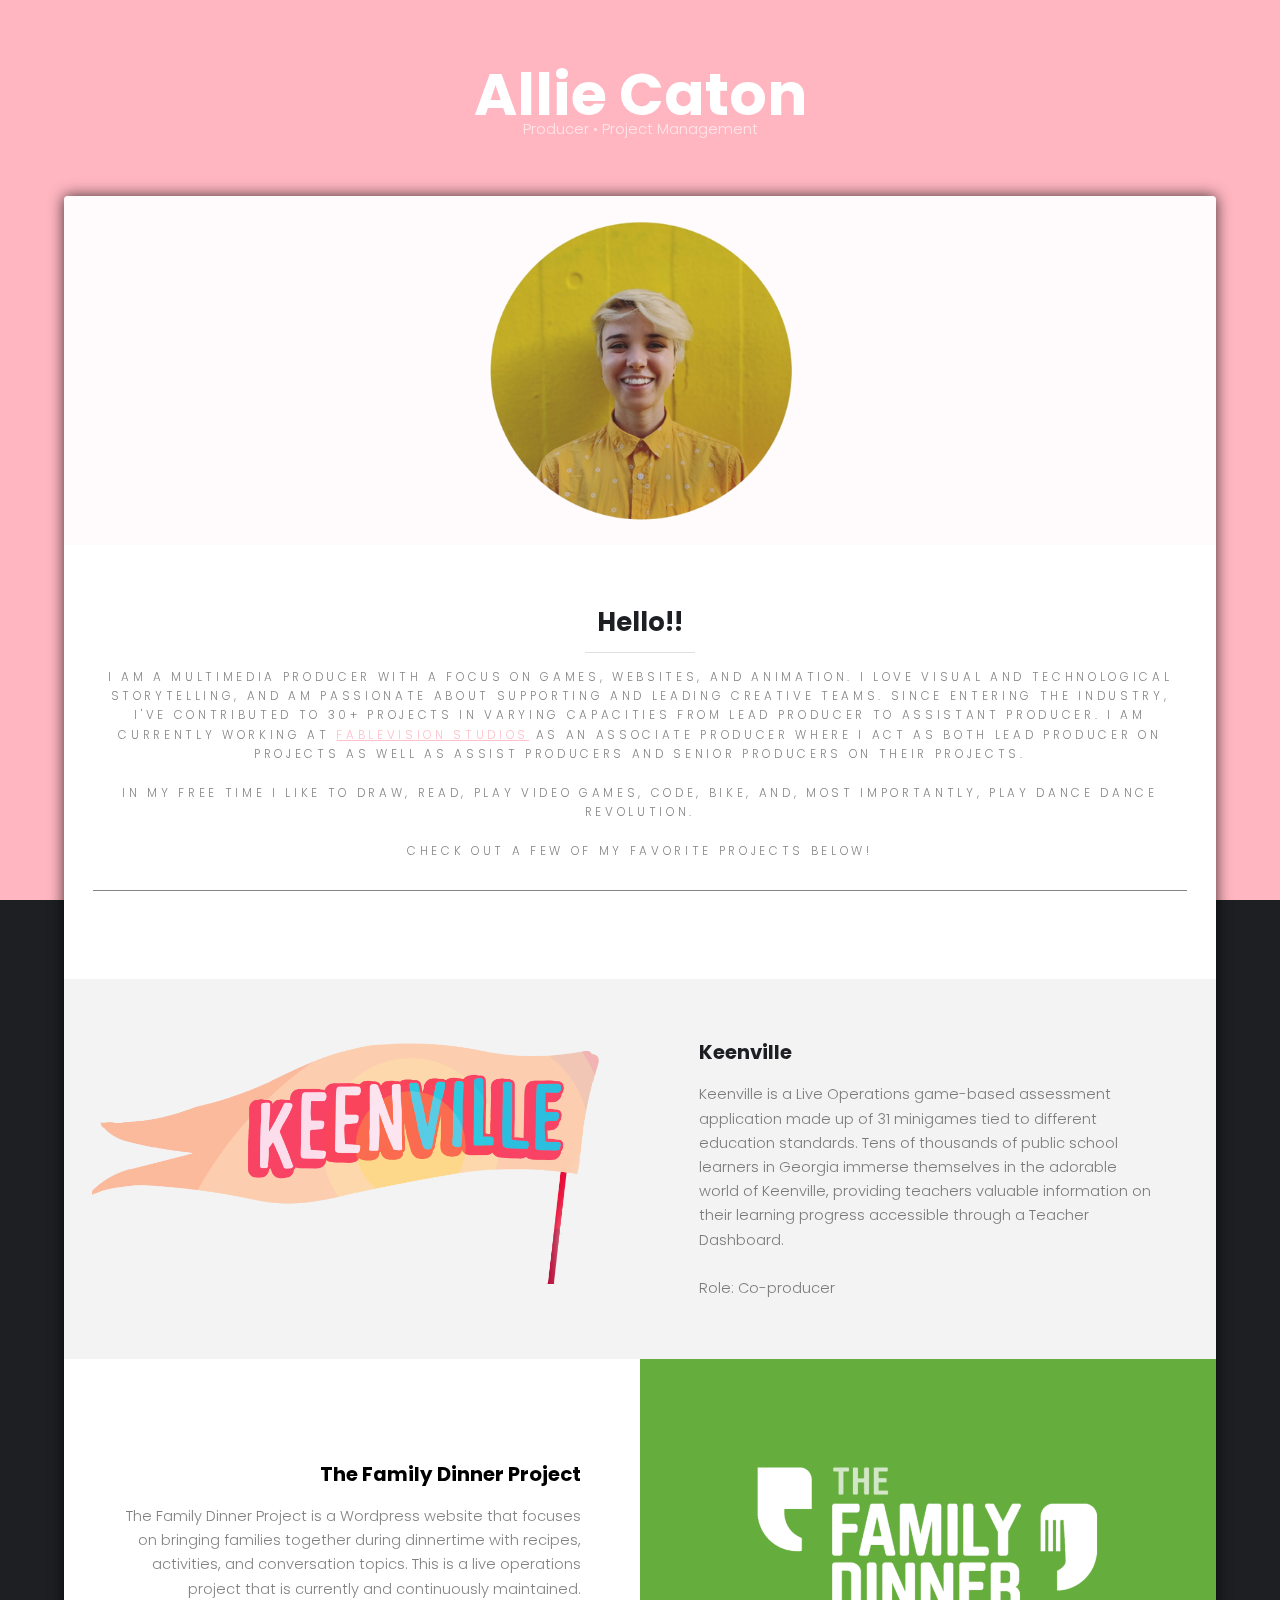
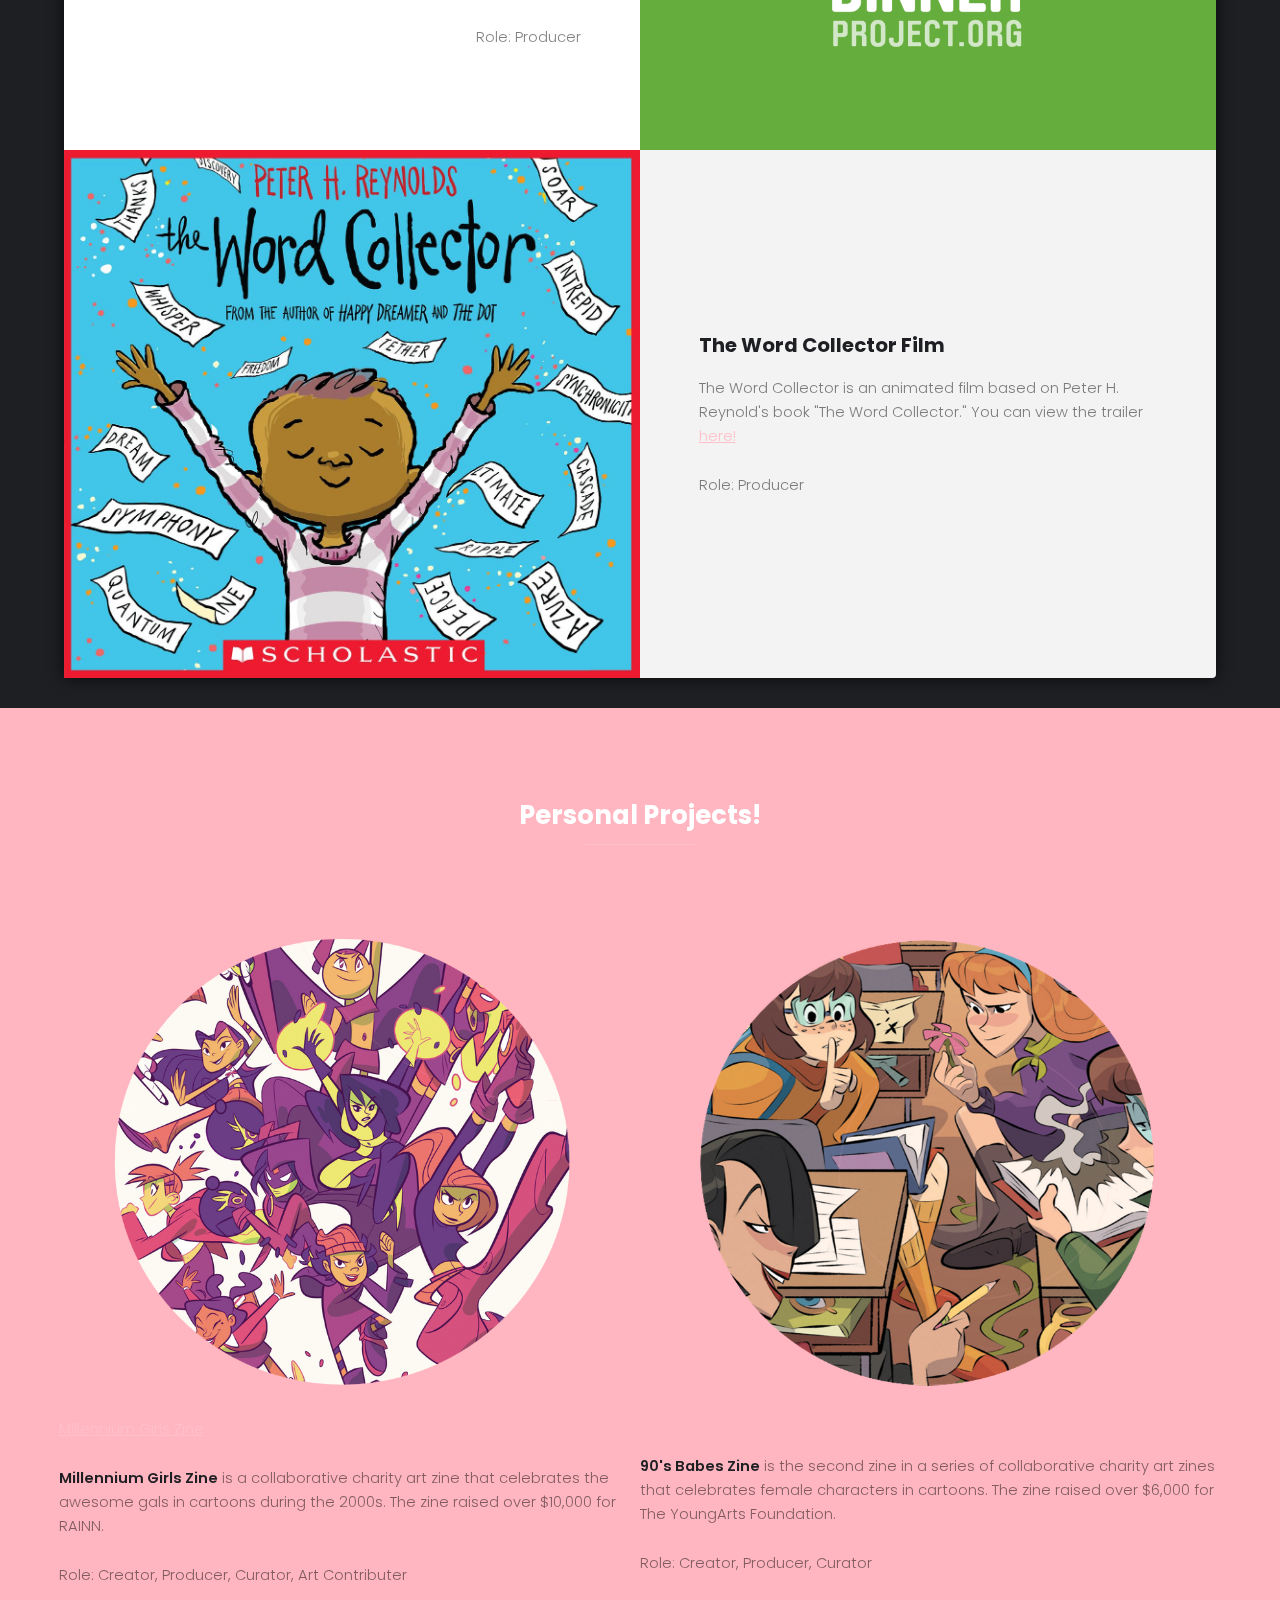
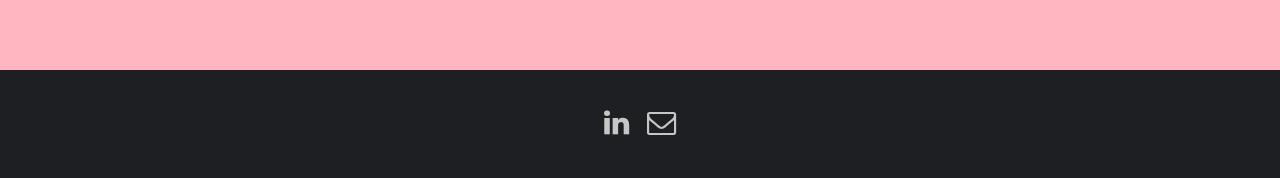
==== index.html @ f87b22b1 "finalized zine images" ====
<!DOCTYPE HTML>
<!-- This is the first thing I've ever programmed, go easy on me!!!!!!!-->
<html>
	<head>
		<title>Allie Caton's Portfolio</title>
		<meta charset="utf-8" />
		<meta name="viewport" content="width=device-width, initial-scale=1" />
		<link rel="stylesheet" href="assets/css/main.css" />
	</head>
	<body>

		<!-- Header -->
			<header id="header">
				<div class="logo"><a href="#">Allie Caton <span>Producer • Project Management</span></a></div>
			</header>

		<!-- Main -->
			<section id="main">
				<div class="inner">

				<!-- One -->
					<section id="one" class="wrapper style1">

						<div class="image fit flush">
							<img src="images/headshot.png" alt="Headshot of Allie Caton" />
						</div>
						<header class="special">
							<h2>Hello!!</h2>
							<p>I am a multimedia producer with a focus on games, websites, and animation. I love visual and technological storytelling, and am passionate about supporting and leading creative teams. Since entering the industry, I've contributed to 30+ projects in varying capacities from lead producer to assistant producer. I am currently working at <a href="http://www.fablevisionstudios.com">FableVision Studios</a> as an Associate Producer where I act as both lead producer on projects as well as assist Producers and Senior Producers on their projects. 
							<br><br> 
							In my free time I like to draw, read, play video games, code, bike, and, most importantly, play Dance Dance Revolution.
							<br><br>
							Check out a few of my favorite projects below!
							</p>
							<hr noshade>
						</header>
					</section>

				<!-- Three -->
				<section id="three" class="wrapper">
					<div class="spotlight">
						<div class="image flush"><img src="images/pic06.jpg" alt="Keenville" /></div>
						<div class="inner">
							<h3><a href="https://www.fablevisionstudios.com/keenville">Keenville</a></h3>
							<p>Keenville is a Live Operations game-based assessment application made up of 31 minigames tied to different education standards. Tens of thousands of public school learners in Georgia immerse themselves in the adorable world of Keenville, providing teachers valuable information on their learning progress accessible through a Teacher Dashboard.
							<br><br>
							Role: Co-producer
						</div>
					</div>
					<div class="spotlight alt">
						<div class="image flush"><img src="images/pic07.jpg" alt="The Family Dinner Project" /></div>
						<div  class="inner">
							<h3><a href="http://www.thefamilydinnerproject.org">The Family Dinner Project</a></h3>
							<p>The Family Dinner Project is a Wordpress website that focuses on bringing families together during dinnertime with recipes, activities, and conversation topics. This is a live operations project that is currently and continuously maintained.
							<br><br>
							Role: Producer
							</p>
						</div>
					</div>
					<div class="spotlight">
						<div class="image flush"><img src="images/pic08.jpg" alt="The Word Collector Film" /></div>
						<div class="inner">
							<h3><a href="https://westonwoods.scholastic.com/products/westonwoods/catalog/product.asp?cid=%206WLukbwm1jKWQbhZZMTIQ%3D%3D">The Word Collector Film</a></h3>
							<p>The Word Collector is an animated film based on Peter H. Reynold's book "The Word Collector." You can view the trailer <a href="https://www.youtube.com/watch?v=kLIKgoz8I4w">here!</a>
							<br><br> 
							</p>
							Role: Producer
						</div>
					</div>
				</section>

			</div>
		</section>

						<!-- Two -->
						<section id="two" class="wrapper style2">
							<header>
								<h2>Personal Projects!</h2>
							</header>
							<div class="content">
								<div class="gallery">
									<div>
										<div class="image fit flush">
											<a href="images/pic03.png"><img src="images/mg.png" alt="" />Millennium Girls Zine</a>
											<br><br><strong>Millennium Girls Zine</strong> is a collaborative charity art zine that celebrates the awesome gals in cartoons during the 2000s. The zine raised over $10,000 for RAINN. 
											<br><br>
											Role: Creator, Producer, Curator, Art Contributer
											<br><br>
										</div>
									</div>
									<div>
										<div class="image fit flush">
											<a href="images/90updated.jpg"><img src="images/9090.png" alt="90s Babes Zine" /></a>
											<strong>90's Babes Zine</strong> is the second zine in a series of collaborative charity art zines that celebrates female characters in cartoons. The zine raised over $6,000 for The YoungArts Foundation. 
											<br><br>
											Role: Creator, Producer, Curator
										</div>
									</div>
								</div>
							</div>
						</section>

		<!-- Footer -->
			<footer id="footer">
				<div class="container">
					<ul class="icons">
						<li><a href="https://www.linkedin.com/in/alliecaton/" class="icon fa-linkedin"><span class="label">Email</span></a></li>
						<!--
						<li><a href="http://www.twitter.com/alliestration" class="icon fa-twitter"><span class="label">Twitter</span></a></li>
						<li><a href="http://www.instagram.com/alliestration" class="icon fa-instagram"><span class="label">Instagram</span></a></li>
						-->
						<li><a href="mailto: alliecaton3@gmail.com" class="icon fa-envelope-o"><span class="label">Email</span></a></li>
					</ul>
				</div>
			</footer>

		<!-- Scripts -->
			<script src="assets/js/jquery.min.js"></script>
			<script src="assets/js/jquery.poptrox.min.js"></script>
			<script src="assets/js/skel.min.js"></script>
			<script src="assets/js/util.js"></script>
			<script src="assets/js/main.js"></script>

	</body>
</html>
---- assets/css/main.css ----
@import url(font-awesome.min.css);
@import url("https://fonts.googleapis.com/css?family=Poppins:300,400,500,600,700");


/* Reset */
	.hr {
		color: rgb(216, 187, 192);
		height: 20px;
	}

	html, body, div, span, applet, object, iframe, h1, h2, h3, h4, h5, h6, p, blockquote, pre, a, abbr, acronym, address, big, cite, code, del, dfn, em, img, ins, kbd, q, s, samp, small, strike, strong, sub, sup, tt, var, b, u, i, center, dl, dt, dd, ol, ul, li, fieldset, form, label, legend, table, caption, tbody, tfoot, thead, tr, th, td, article, aside, canvas, details, embed, figure, figcaption, footer, header, hgroup, menu, nav, output, ruby, section, summary, time, mark, audio, video {
		margin: 0;
		padding: 0;
		border: 0;
		font-size: 100%;
		font: inherit;
		vertical-align: baseline;
	}

	article, aside, details, figcaption, figure, footer, header, hgroup, menu, nav, section {
		display: block;
	}

	body {
		line-height: 1;
	}

	ol, ul {
		list-style: none;
	}

	blockquote, q {
		quotes: none;
	}

	blockquote:before, blockquote:after, q:before, q:after {
		content: '';
		content: none;
	}

	table {
		border-collapse: collapse;
		border-spacing: 0;
	}

	body {
		-webkit-text-size-adjust: none;
	}

/* Box Model */

	*, *:before, *:after {
		-moz-box-sizing: border-box;
		-webkit-box-sizing: border-box;
		box-sizing: border-box;
	}

/* Containers */

	.container {
		margin-left: auto;
		margin-right: auto;
	}

	.container.\31 25\25 {
		width: 100%;
		max-width: 100rem;
		min-width: 80rem;
	}

	.container.\37 5\25 {
		width: 60rem;
	}

	.container.\35 0\25 {
		width: 40rem;
	}

	.container.\32 5\25 {
		width: 20rem;
	}

	.container {
		width: 80rem;
	}

	@media screen and (max-width: 1680px) {

		.container.\31 25\25 {
			width: 100%;
			max-width: 100rem;
			min-width: 80rem;
		}

		.container.\37 5\25 {
			width: 60rem;
		}

		.container.\35 0\25 {
			width: 40rem;
		}

		.container.\32 5\25 {
			width: 20rem;
		}

		.container {
			width: 80rem;
		}

	}

	@media screen and (max-width: 1280px) {

		.container.\31 25\25 {
			width: 100%;
			max-width: 81.25rem;
			min-width: 65rem;
		}

		.container.\37 5\25 {
			width: 48.75rem;
		}

		.container.\35 0\25 {
			width: 32.5rem;
		}

		.container.\32 5\25 {
			width: 16.25rem;
		}

		.container {
			width: 65rem;
		}

	}

	@media screen and (max-width: 980px) {

		.container.\31 25\25 {
			width: 100%;
			max-width: 112.5%;
			min-width: 90%;
		}

		.container.\37 5\25 {
			width: 67.5%;
		}

		.container.\35 0\25 {
			width: 45%;
		}

		.container.\32 5\25 {
			width: 22.5%;
		}

		.container {
			width: 90%;
		}

	}

	@media screen and (max-width: 736px) {

		.container.\31 25\25 {
			width: 100%;
			max-width: 112.5%;
			min-width: 90%;
		}

		.container.\37 5\25 {
			width: 67.5%;
		}

		.container.\35 0\25 {
			width: 45%;
		}

		.container.\32 5\25 {
			width: 22.5%;
		}

		.container {
			width: 90% !important;
		}

	}

	@media screen and (max-width: 480px) {

		.container.\31 25\25 {
			width: 100%;
			max-width: 112.5%;
			min-width: 90%;
		}

		.container.\37 5\25 {
			width: 67.5%;
		}

		.container.\35 0\25 {
			width: 45%;
		}

		.container.\32 5\25 {
			width: 22.5%;
		}

		.container {
			width: 90% !important;
		}

	}

/* Grid */

	.row {
		border-bottom: solid 1px transparent;
		-moz-box-sizing: border-box;
		-webkit-box-sizing: border-box;
		box-sizing: border-box;
	}

	.row > * {
		float: left;
		-moz-box-sizing: border-box;
		-webkit-box-sizing: border-box;
		box-sizing: border-box;
	}

	.row:after, .row:before {
		content: '';
		display: block;
		clear: both;
		height: 0;
	}

	.row.uniform > * > :first-child {
		margin-top: 0;
	}

	.row.uniform > * > :last-child {
		margin-bottom: 0;
	}

	.row.\30 \25 > * {
		padding: 0 0 0 0rem;
	}

	.row.\30 \25 {
		margin: 0 0 -1px 0rem;
	}

	.row.uniform.\30 \25 > * {
		padding: 0rem 0 0 0rem;
	}

	.row.uniform.\30 \25 {
		margin: 0rem 0 -1px 0rem;
	}

	.row > * {
		padding: 0 0 0 2rem;
	}

	.row {
		margin: 0 0 -1px -2rem;
	}

	.row.uniform > * {
		padding: 2rem 0 0 2rem;
	}

	.row.uniform {
		margin: -2rem 0 -1px -2rem;
	}

	.row.\32 00\25 > * {
		padding: 0 0 0 4rem;
	}

	.row.\32 00\25 {
		margin: 0 0 -1px -4rem;
	}

	.row.uniform.\32 00\25 > * {
		padding: 4rem 0 0 4rem;
	}

	.row.uniform.\32 00\25 {
		margin: -4rem 0 -1px -4rem;
	}

	.row.\31 50\25 > * {
		padding: 0 0 0 3rem;
	}

	.row.\31 50\25 {
		margin: 0 0 -1px -3rem;
	}

	.row.uniform.\31 50\25 > * {
		padding: 3rem 0 0 3rem;
	}

	.row.uniform.\31 50\25 {
		margin: -3rem 0 -1px -3rem;
	}

	.row.\35 0\25 > * {
		padding: 0 0 0 1rem;
	}

	.row.\35 0\25 {
		margin: 0 0 -1px -1rem;
	}

	.row.uniform.\35 0\25 > * {
		padding: 1rem 0 0 1rem;
	}

	.row.uniform.\35 0\25 {
		margin: -1rem 0 -1px -1rem;
	}

	.row.\32 5\25 > * {
		padding: 0 0 0 0.5rem;
	}

	.row.\32 5\25 {
		margin: 0 0 -1px -0.5rem;
	}

	.row.uniform.\32 5\25 > * {
		padding: 0.5rem 0 0 0.5rem;
	}

	.row.uniform.\32 5\25 {
		margin: -0.5rem 0 -1px -0.5rem;
	}

	.\31 2u, .\31 2u\24 {
		width: 100%;
		clear: none;
		margin-left: 0;
	}

	.\31 1u, .\31 1u\24 {
		width: 91.6666666667%;
		clear: none;
		margin-left: 0;
	}

	.\31 0u, .\31 0u\24 {
		width: 83.3333333333%;
		clear: none;
		margin-left: 0;
	}

	.\39 u, .\39 u\24 {
		width: 75%;
		clear: none;
		margin-left: 0;
	}

	.\38 u, .\38 u\24 {
		width: 66.6666666667%;
		clear: none;
		margin-left: 0;
	}

	.\37 u, .\37 u\24 {
		width: 58.3333333333%;
		clear: none;
		margin-left: 0;
	}

	.\36 u, .\36 u\24 {
		width: 50%;
		clear: none;
		margin-left: 0;
	}

	.\35 u, .\35 u\24 {
		width: 41.6666666667%;
		clear: none;
		margin-left: 0;
	}

	.\34 u, .\34 u\24 {
		width: 33.3333333333%;
		clear: none;
		margin-left: 0;
	}

	.\33 u, .\33 u\24 {
		width: 25%;
		clear: none;
		margin-left: 0;
	}

	.\32 u, .\32 u\24 {
		width: 16.6666666667%;
		clear: none;
		margin-left: 0;
	}

	.\31 u, .\31 u\24 {
		width: 8.3333333333%;
		clear: none;
		margin-left: 0;
	}

	.\31 2u\24 + *,
	.\31 1u\24 + *,
	.\31 0u\24 + *,
	.\39 u\24 + *,
	.\38 u\24 + *,
	.\37 u\24 + *,
	.\36 u\24 + *,
	.\35 u\24 + *,
	.\34 u\24 + *,
	.\33 u\24 + *,
	.\32 u\24 + *,
	.\31 u\24 + * {
		clear: left;
	}

	.\-11u {
		margin-left: 91.66667%;
	}

	.\-10u {
		margin-left: 83.33333%;
	}

	.\-9u {
		margin-left: 75%;
	}

	.\-8u {
		margin-left: 66.66667%;
	}

	.\-7u {
		margin-left: 58.33333%;
	}

	.\-6u {
		margin-left: 50%;
	}

	.\-5u {
		margin-left: 41.66667%;
	}

	.\-4u {
		margin-left: 33.33333%;
	}

	.\-3u {
		margin-left: 25%;
	}

	.\-2u {
		margin-left: 16.66667%;
	}

	.\-1u {
		margin-left: 8.33333%;
	}

	@media screen and (max-width: 1680px) {

		.row > * {
			padding: 0 0 0 2rem;
		}

		.row {
			margin: 0 0 -1px -2rem;
		}

		.row.uniform > * {
			padding: 2rem 0 0 2rem;
		}

		.row.uniform {
			margin: -2rem 0 -1px -2rem;
		}

		.row.\32 00\25 > * {
			padding: 0 0 0 4rem;
		}

		.row.\32 00\25 {
			margin: 0 0 -1px -4rem;
		}

		.row.uniform.\32 00\25 > * {
			padding: 4rem 0 0 4rem;
		}

		.row.uniform.\32 00\25 {
			margin: -4rem 0 -1px -4rem;
		}

		.row.\31 50\25 > * {
			padding: 0 0 0 3rem;
		}

		.row.\31 50\25 {
			margin: 0 0 -1px -3rem;
		}

		.row.uniform.\31 50\25 > * {
			padding: 3rem 0 0 3rem;
		}

		.row.uniform.\31 50\25 {
			margin: -3rem 0 -1px -3rem;
		}

		.row.\35 0\25 > * {
			padding: 0 0 0 1rem;
		}

		.row.\35 0\25 {
			margin: 0 0 -1px -1rem;
		}

		.row.uniform.\35 0\25 > * {
			padding: 1rem 0 0 1rem;
		}

		.row.uniform.\35 0\25 {
			margin: -1rem 0 -1px -1rem;
		}

		.row.\32 5\25 > * {
			padding: 0 0 0 0.5rem;
		}

		.row.\32 5\25 {
			margin: 0 0 -1px -0.5rem;
		}

		.row.uniform.\32 5\25 > * {
			padding: 0.5rem 0 0 0.5rem;
		}

		.row.uniform.\32 5\25 {
			margin: -0.5rem 0 -1px -0.5rem;
		}

		.\31 2u\28xlarge\29, .\31 2u\24\28xlarge\29 {
			width: 100%;
			clear: none;
			margin-left: 0;
		}

		.\31 1u\28xlarge\29, .\31 1u\24\28xlarge\29 {
			width: 91.6666666667%;
			clear: none;
			margin-left: 0;
		}

		.\31 0u\28xlarge\29, .\31 0u\24\28xlarge\29 {
			width: 83.3333333333%;
			clear: none;
			margin-left: 0;
		}

		.\39 u\28xlarge\29, .\39 u\24\28xlarge\29 {
			width: 75%;
			clear: none;
			margin-left: 0;
		}

		.\38 u\28xlarge\29, .\38 u\24\28xlarge\29 {
			width: 66.6666666667%;
			clear: none;
			margin-left: 0;
		}

		.\37 u\28xlarge\29, .\37 u\24\28xlarge\29 {
			width: 58.3333333333%;
			clear: none;
			margin-left: 0;
		}

		.\36 u\28xlarge\29, .\36 u\24\28xlarge\29 {
			width: 50%;
			clear: none;
			margin-left: 0;
		}

		.\35 u\28xlarge\29, .\35 u\24\28xlarge\29 {
			width: 41.6666666667%;
			clear: none;
			margin-left: 0;
		}

		.\34 u\28xlarge\29, .\34 u\24\28xlarge\29 {
			width: 33.3333333333%;
			clear: none;
			margin-left: 0;
		}

		.\33 u\28xlarge\29, .\33 u\24\28xlarge\29 {
			width: 25%;
			clear: none;
			margin-left: 0;
		}

		.\32 u\28xlarge\29, .\32 u\24\28xlarge\29 {
			width: 16.6666666667%;
			clear: none;
			margin-left: 0;
		}

		.\31 u\28xlarge\29, .\31 u\24\28xlarge\29 {
			width: 8.3333333333%;
			clear: none;
			margin-left: 0;
		}

		.\31 2u\24\28xlarge\29 + *,
		.\31 1u\24\28xlarge\29 + *,
		.\31 0u\24\28xlarge\29 + *,
		.\39 u\24\28xlarge\29 + *,
		.\38 u\24\28xlarge\29 + *,
		.\37 u\24\28xlarge\29 + *,
		.\36 u\24\28xlarge\29 + *,
		.\35 u\24\28xlarge\29 + *,
		.\34 u\24\28xlarge\29 + *,
		.\33 u\24\28xlarge\29 + *,
		.\32 u\24\28xlarge\29 + *,
		.\31 u\24\28xlarge\29 + * {
			clear: left;
		}

		.\-11u\28xlarge\29 {
			margin-left: 91.66667%;
		}

		.\-10u\28xlarge\29 {
			margin-left: 83.33333%;
		}

		.\-9u\28xlarge\29 {
			margin-left: 75%;
		}

		.\-8u\28xlarge\29 {
			margin-left: 66.66667%;
		}

		.\-7u\28xlarge\29 {
			margin-left: 58.33333%;
		}

		.\-6u\28xlarge\29 {
			margin-left: 50%;
		}

		.\-5u\28xlarge\29 {
			margin-left: 41.66667%;
		}

		.\-4u\28xlarge\29 {
			margin-left: 33.33333%;
		}

		.\-3u\28xlarge\29 {
			margin-left: 25%;
		}

		.\-2u\28xlarge\29 {
			margin-left: 16.66667%;
		}

		.\-1u\28xlarge\29 {
			margin-left: 8.33333%;
		}

	}

	@media screen and (max-width: 1280px) {

		.row > * {
			padding: 0 0 0 1.5rem;
		}

		.row {
			margin: 0 0 -1px -1.5rem;
		}

		.row.uniform > * {
			padding: 1.5rem 0 0 1.5rem;
		}

		.row.uniform {
			margin: -1.5rem 0 -1px -1.5rem;
		}

		.row.\32 00\25 > * {
			padding: 0 0 0 3rem;
		}

		.row.\32 00\25 {
			margin: 0 0 -1px -3rem;
		}

		.row.uniform.\32 00\25 > * {
			padding: 3rem 0 0 3rem;
		}

		.row.uniform.\32 00\25 {
			margin: -3rem 0 -1px -3rem;
		}

		.row.\31 50\25 > * {
			padding: 0 0 0 2.25rem;
		}

		.row.\31 50\25 {
			margin: 0 0 -1px -2.25rem;
		}

		.row.uniform.\31 50\25 > * {
			padding: 2.25rem 0 0 2.25rem;
		}

		.row.uniform.\31 50\25 {
			margin: -2.25rem 0 -1px -2.25rem;
		}

		.row.\35 0\25 > * {
			padding: 0 0 0 0.75rem;
		}

		.row.\35 0\25 {
			margin: 0 0 -1px -0.75rem;
		}

		.row.uniform.\35 0\25 > * {
			padding: 0.75rem 0 0 0.75rem;
		}

		.row.uniform.\35 0\25 {
			margin: -0.75rem 0 -1px -0.75rem;
		}

		.row.\32 5\25 > * {
			padding: 0 0 0 0.375rem;
		}

		.row.\32 5\25 {
			margin: 0 0 -1px -0.375rem;
		}

		.row.uniform.\32 5\25 > * {
			padding: 0.375rem 0 0 0.375rem;
		}

		.row.uniform.\32 5\25 {
			margin: -0.375rem 0 -1px -0.375rem;
		}

		.\31 2u\28large\29, .\31 2u\24\28large\29 {
			width: 100%;
			clear: none;
			margin-left: 0;
		}

		.\31 1u\28large\29, .\31 1u\24\28large\29 {
			width: 91.6666666667%;
			clear: none;
			margin-left: 0;
		}

		.\31 0u\28large\29, .\31 0u\24\28large\29 {
			width: 83.3333333333%;
			clear: none;
			margin-left: 0;
		}

		.\39 u\28large\29, .\39 u\24\28large\29 {
			width: 75%;
			clear: none;
			margin-left: 0;
		}

		.\38 u\28large\29, .\38 u\24\28large\29 {
			width: 66.6666666667%;
			clear: none;
			margin-left: 0;
		}

		.\37 u\28large\29, .\37 u\24\28large\29 {
			width: 58.3333333333%;
			clear: none;
			margin-left: 0;
		}

		.\36 u\28large\29, .\36 u\24\28large\29 {
			width: 50%;
			clear: none;
			margin-left: 0;
		}

		.\35 u\28large\29, .\35 u\24\28large\29 {
			width: 41.6666666667%;
			clear: none;
			margin-left: 0;
		}

		.\34 u\28large\29, .\34 u\24\28large\29 {
			width: 33.3333333333%;
			clear: none;
			margin-left: 0;
		}

		.\33 u\28large\29, .\33 u\24\28large\29 {
			width: 25%;
			clear: none;
			margin-left: 0;
		}

		.\32 u\28large\29, .\32 u\24\28large\29 {
			width: 16.6666666667%;
			clear: none;
			margin-left: 0;
		}

		.\31 u\28large\29, .\31 u\24\28large\29 {
			width: 8.3333333333%;
			clear: none;
			margin-left: 0;
		}

		.\31 2u\24\28large\29 + *,
		.\31 1u\24\28large\29 + *,
		.\31 0u\24\28large\29 + *,
		.\39 u\24\28large\29 + *,
		.\38 u\24\28large\29 + *,
		.\37 u\24\28large\29 + *,
		.\36 u\24\28large\29 + *,
		.\35 u\24\28large\29 + *,
		.\34 u\24\28large\29 + *,
		.\33 u\24\28large\29 + *,
		.\32 u\24\28large\29 + *,
		.\31 u\24\28large\29 + * {
			clear: left;
		}

		.\-11u\28large\29 {
			margin-left: 91.66667%;
		}

		.\-10u\28large\29 {
			margin-left: 83.33333%;
		}

		.\-9u\28large\29 {
			margin-left: 75%;
		}

		.\-8u\28large\29 {
			margin-left: 66.66667%;
		}

		.\-7u\28large\29 {
			margin-left: 58.33333%;
		}

		.\-6u\28large\29 {
			margin-left: 50%;
		}

		.\-5u\28large\29 {
			margin-left: 41.66667%;
		}

		.\-4u\28large\29 {
			margin-left: 33.33333%;
		}

		.\-3u\28large\29 {
			margin-left: 25%;
		}

		.\-2u\28large\29 {
			margin-left: 16.66667%;
		}

		.\-1u\28large\29 {
			margin-left: 8.33333%;
		}

	}

	@media screen and (max-width: 980px) {

		.row > * {
			padding: 0 0 0 1.5rem;
		}

		.row {
			margin: 0 0 -1px -1.5rem;
		}

		.row.uniform > * {
			padding: 1.5rem 0 0 1.5rem;
		}

		.row.uniform {
			margin: -1.5rem 0 -1px -1.5rem;
		}

		.row.\32 00\25 > * {
			padding: 0 0 0 3rem;
		}

		.row.\32 00\25 {
			margin: 0 0 -1px -3rem;
		}

		.row.uniform.\32 00\25 > * {
			padding: 3rem 0 0 3rem;
		}

		.row.uniform.\32 00\25 {
			margin: -3rem 0 -1px -3rem;
		}

		.row.\31 50\25 > * {
			padding: 0 0 0 2.25rem;
		}

		.row.\31 50\25 {
			margin: 0 0 -1px -2.25rem;
		}

		.row.uniform.\31 50\25 > * {
			padding: 2.25rem 0 0 2.25rem;
		}

		.row.uniform.\31 50\25 {
			margin: -2.25rem 0 -1px -2.25rem;
		}

		.row.\35 0\25 > * {
			padding: 0 0 0 0.75rem;
		}

		.row.\35 0\25 {
			margin: 0 0 -1px -0.75rem;
		}

		.row.uniform.\35 0\25 > * {
			padding: 0.75rem 0 0 0.75rem;
		}

		.row.uniform.\35 0\25 {
			margin: -0.75rem 0 -1px -0.75rem;
		}

		.row.\32 5\25 > * {
			padding: 0 0 0 0.375rem;
		}

		.row.\32 5\25 {
			margin: 0 0 -1px -0.375rem;
		}

		.row.uniform.\32 5\25 > * {
			padding: 0.375rem 0 0 0.375rem;
		}

		.row.uniform.\32 5\25 {
			margin: -0.375rem 0 -1px -0.375rem;
		}

		.\31 2u\28medium\29, .\31 2u\24\28medium\29 {
			width: 100%;
			clear: none;
			margin-left: 0;
		}

		.\31 1u\28medium\29, .\31 1u\24\28medium\29 {
			width: 91.6666666667%;
			clear: none;
			margin-left: 0;
		}

		.\31 0u\28medium\29, .\31 0u\24\28medium\29 {
			width: 83.3333333333%;
			clear: none;
			margin-left: 0;
		}

		.\39 u\28medium\29, .\39 u\24\28medium\29 {
			width: 75%;
			clear: none;
			margin-left: 0;
		}

		.\38 u\28medium\29, .\38 u\24\28medium\29 {
			width: 66.6666666667%;
			clear: none;
			margin-left: 0;
		}

		.\37 u\28medium\29, .\37 u\24\28medium\29 {
			width: 58.3333333333%;
			clear: none;
			margin-left: 0;
		}

		.\36 u\28medium\29, .\36 u\24\28medium\29 {
			width: 50%;
			clear: none;
			margin-left: 0;
		}

		.\35 u\28medium\29, .\35 u\24\28medium\29 {
			width: 41.6666666667%;
			clear: none;
			margin-left: 0;
		}

		.\34 u\28medium\29, .\34 u\24\28medium\29 {
			width: 33.3333333333%;
			clear: none;
			margin-left: 0;
		}

		.\33 u\28medium\29, .\33 u\24\28medium\29 {
			width: 25%;
			clear: none;
			margin-left: 0;
		}

		.\32 u\28medium\29, .\32 u\24\28medium\29 {
			width: 16.6666666667%;
			clear: none;
			margin-left: 0;
		}

		.\31 u\28medium\29, .\31 u\24\28medium\29 {
			width: 8.3333333333%;
			clear: none;
			margin-left: 0;
		}

		.\31 2u\24\28medium\29 + *,
		.\31 1u\24\28medium\29 + *,
		.\31 0u\24\28medium\29 + *,
		.\39 u\24\28medium\29 + *,
		.\38 u\24\28medium\29 + *,
		.\37 u\24\28medium\29 + *,
		.\36 u\24\28medium\29 + *,
		.\35 u\24\28medium\29 + *,
		.\34 u\24\28medium\29 + *,
		.\33 u\24\28medium\29 + *,
		.\32 u\24\28medium\29 + *,
		.\31 u\24\28medium\29 + * {
			clear: left;
		}

		.\-11u\28medium\29 {
			margin-left: 91.66667%;
		}

		.\-10u\28medium\29 {
			margin-left: 83.33333%;
		}

		.\-9u\28medium\29 {
			margin-left: 75%;
		}

		.\-8u\28medium\29 {
			margin-left: 66.66667%;
		}

		.\-7u\28medium\29 {
			margin-left: 58.33333%;
		}

		.\-6u\28medium\29 {
			margin-left: 50%;
		}

		.\-5u\28medium\29 {
			margin-left: 41.66667%;
		}

		.\-4u\28medium\29 {
			margin-left: 33.33333%;
		}

		.\-3u\28medium\29 {
			margin-left: 25%;
		}

		.\-2u\28medium\29 {
			margin-left: 16.66667%;
		}

		.\-1u\28medium\29 {
			margin-left: 8.33333%;
		}

	}

	@media screen and (max-width: 736px) {

		.row > * {
			padding: 0 0 0 1.25rem;
		}

		.row {
			margin: 0 0 -1px -1.25rem;
		}

		.row.uniform > * {
			padding: 1.25rem 0 0 1.25rem;
		}

		.row.uniform {
			margin: -1.25rem 0 -1px -1.25rem;
		}

		.row.\32 00\25 > * {
			padding: 0 0 0 2.5rem;
		}

		.row.\32 00\25 {
			margin: 0 0 -1px -2.5rem;
		}

		.row.uniform.\32 00\25 > * {
			padding: 2.5rem 0 0 2.5rem;
		}

		.row.uniform.\32 00\25 {
			margin: -2.5rem 0 -1px -2.5rem;
		}

		.row.\31 50\25 > * {
			padding: 0 0 0 1.875rem;
		}

		.row.\31 50\25 {
			margin: 0 0 -1px -1.875rem;
		}

		.row.uniform.\31 50\25 > * {
			padding: 1.875rem 0 0 1.875rem;
		}

		.row.uniform.\31 50\25 {
			margin: -1.875rem 0 -1px -1.875rem;
		}

		.row.\35 0\25 > * {
			padding: 0 0 0 0.625rem;
		}

		.row.\35 0\25 {
			margin: 0 0 -1px -0.625rem;
		}

		.row.uniform.\35 0\25 > * {
			padding: 0.625rem 0 0 0.625rem;
		}

		.row.uniform.\35 0\25 {
			margin: -0.625rem 0 -1px -0.625rem;
		}

		.row.\32 5\25 > * {
			padding: 0 0 0 0.3125rem;
		}

		.row.\32 5\25 {
			margin: 0 0 -1px -0.3125rem;
		}

		.row.uniform.\32 5\25 > * {
			padding: 0.3125rem 0 0 0.3125rem;
		}

		.row.uniform.\32 5\25 {
			margin: -0.3125rem 0 -1px -0.3125rem;
		}

		.\31 2u\28small\29, .\31 2u\24\28small\29 {
			width: 100%;
			clear: none;
			margin-left: 0;
		}

		.\31 1u\28small\29, .\31 1u\24\28small\29 {
			width: 91.6666666667%;
			clear: none;
			margin-left: 0;
		}

		.\31 0u\28small\29, .\31 0u\24\28small\29 {
			width: 83.3333333333%;
			clear: none;
			margin-left: 0;
		}

		.\39 u\28small\29, .\39 u\24\28small\29 {
			width: 75%;
			clear: none;
			margin-left: 0;
		}

		.\38 u\28small\29, .\38 u\24\28small\29 {
			width: 66.6666666667%;
			clear: none;
			margin-left: 0;
		}

		.\37 u\28small\29, .\37 u\24\28small\29 {
			width: 58.3333333333%;
			clear: none;
			margin-left: 0;
		}

		.\36 u\28small\29, .\36 u\24\28small\29 {
			width: 50%;
			clear: none;
			margin-left: 0;
		}

		.\35 u\28small\29, .\35 u\24\28small\29 {
			width: 41.6666666667%;
			clear: none;
			margin-left: 0;
		}

		.\34 u\28small\29, .\34 u\24\28small\29 {
			width: 33.3333333333%;
			clear: none;
			margin-left: 0;
		}

		.\33 u\28small\29, .\33 u\24\28small\29 {
			width: 25%;
			clear: none;
			margin-left: 0;
		}

		.\32 u\28small\29, .\32 u\24\28small\29 {
			width: 16.6666666667%;
			clear: none;
			margin-left: 0;
		}

		.\31 u\28small\29, .\31 u\24\28small\29 {
			width: 8.3333333333%;
			clear: none;
			margin-left: 0;
		}

		.\31 2u\24\28small\29 + *,
		.\31 1u\24\28small\29 + *,
		.\31 0u\24\28small\29 + *,
		.\39 u\24\28small\29 + *,
		.\38 u\24\28small\29 + *,
		.\37 u\24\28small\29 + *,
		.\36 u\24\28small\29 + *,
		.\35 u\24\28small\29 + *,
		.\34 u\24\28small\29 + *,
		.\33 u\24\28small\29 + *,
		.\32 u\24\28small\29 + *,
		.\31 u\24\28small\29 + * {
			clear: left;
		}

		.\-11u\28small\29 {
			margin-left: 91.66667%;
		}

		.\-10u\28small\29 {
			margin-left: 83.33333%;
		}

		.\-9u\28small\29 {
			margin-left: 75%;
		}

		.\-8u\28small\29 {
			margin-left: 66.66667%;
		}

		.\-7u\28small\29 {
			margin-left: 58.33333%;
		}

		.\-6u\28small\29 {
			margin-left: 50%;
		}

		.\-5u\28small\29 {
			margin-left: 41.66667%;
		}

		.\-4u\28small\29 {
			margin-left: 33.33333%;
		}

		.\-3u\28small\29 {
			margin-left: 25%;
		}

		.\-2u\28small\29 {
			margin-left: 16.66667%;
		}

		.\-1u\28small\29 {
			margin-left: 8.33333%;
		}

	}

	@media screen and (max-width: 480px) {

		.row > * {
			padding: 0 0 0 1.25rem;
		}

		.row {
			margin: 0 0 -1px -1.25rem;
		}

		.row.uniform > * {
			padding: 1.25rem 0 0 1.25rem;
		}

		.row.uniform {
			margin: -1.25rem 0 -1px -1.25rem;
		}

		.row.\32 00\25 > * {
			padding: 0 0 0 2.5rem;
		}

		.row.\32 00\25 {
			margin: 0 0 -1px -2.5rem;
		}

		.row.uniform.\32 00\25 > * {
			padding: 2.5rem 0 0 2.5rem;
		}

		.row.uniform.\32 00\25 {
			margin: -2.5rem 0 -1px -2.5rem;
		}

		.row.\31 50\25 > * {
			padding: 0 0 0 1.875rem;
		}

		.row.\31 50\25 {
			margin: 0 0 -1px -1.875rem;
		}

		.row.uniform.\31 50\25 > * {
			padding: 1.875rem 0 0 1.875rem;
		}

		.row.uniform.\31 50\25 {
			margin: -1.875rem 0 -1px -1.875rem;
		}

		.row.\35 0\25 > * {
			padding: 0 0 0 0.625rem;
		}

		.row.\35 0\25 {
			margin: 0 0 -1px -0.625rem;
		}

		.row.uniform.\35 0\25 > * {
			padding: 0.625rem 0 0 0.625rem;
		}

		.row.uniform.\35 0\25 {
			margin: -0.625rem 0 -1px -0.625rem;
		}

		.row.\32 5\25 > * {
			padding: 0 0 0 0.3125rem;
		}

		.row.\32 5\25 {
			margin: 0 0 -1px -0.3125rem;
		}

		.row.uniform.\32 5\25 > * {
			padding: 0.3125rem 0 0 0.3125rem;
		}

		.row.uniform.\32 5\25 {
			margin: -0.3125rem 0 -1px -0.3125rem;
		}

		.\31 2u\28xsmall\29, .\31 2u\24\28xsmall\29 {
			width: 100%;
			clear: none;
			margin-left: 0;
		}

		.\31 1u\28xsmall\29, .\31 1u\24\28xsmall\29 {
			width: 91.6666666667%;
			clear: none;
			margin-left: 0;
		}

		.\31 0u\28xsmall\29, .\31 0u\24\28xsmall\29 {
			width: 83.3333333333%;
			clear: none;
			margin-left: 0;
		}

		.\39 u\28xsmall\29, .\39 u\24\28xsmall\29 {
			width: 75%;
			clear: none;
			margin-left: 0;
		}

		.\38 u\28xsmall\29, .\38 u\24\28xsmall\29 {
			width: 66.6666666667%;
			clear: none;
			margin-left: 0;
		}

		.\37 u\28xsmall\29, .\37 u\24\28xsmall\29 {
			width: 58.3333333333%;
			clear: none;
			margin-left: 0;
		}

		.\36 u\28xsmall\29, .\36 u\24\28xsmall\29 {
			width: 50%;
			clear: none;
			margin-left: 0;
		}

		.\35 u\28xsmall\29, .\35 u\24\28xsmall\29 {
			width: 41.6666666667%;
			clear: none;
			margin-left: 0;
		}

		.\34 u\28xsmall\29, .\34 u\24\28xsmall\29 {
			width: 33.3333333333%;
			clear: none;
			margin-left: 0;
		}

		.\33 u\28xsmall\29, .\33 u\24\28xsmall\29 {
			width: 25%;
			clear: none;
			margin-left: 0;
		}

		.\32 u\28xsmall\29, .\32 u\24\28xsmall\29 {
			width: 16.6666666667%;
			clear: none;
			margin-left: 0;
		}

		.\31 u\28xsmall\29, .\31 u\24\28xsmall\29 {
			width: 8.3333333333%;
			clear: none;
			margin-left: 0;
		}

		.\31 2u\24\28xsmall\29 + *,
		.\31 1u\24\28xsmall\29 + *,
		.\31 0u\24\28xsmall\29 + *,
		.\39 u\24\28xsmall\29 + *,
		.\38 u\24\28xsmall\29 + *,
		.\37 u\24\28xsmall\29 + *,
		.\36 u\24\28xsmall\29 + *,
		.\35 u\24\28xsmall\29 + *,
		.\34 u\24\28xsmall\29 + *,
		.\33 u\24\28xsmall\29 + *,
		.\32 u\24\28xsmall\29 + *,
		.\31 u\24\28xsmall\29 + * {
			clear: left;
		}

		.\-11u\28xsmall\29 {
			margin-left: 91.66667%;
		}

		.\-10u\28xsmall\29 {
			margin-left: 83.33333%;
		}

		.\-9u\28xsmall\29 {
			margin-left: 75%;
		}

		.\-8u\28xsmall\29 {
			margin-left: 66.66667%;
		}

		.\-7u\28xsmall\29 {
			margin-left: 58.33333%;
		}

		.\-6u\28xsmall\29 {
			margin-left: 50%;
		}

		.\-5u\28xsmall\29 {
			margin-left: 41.66667%;
		}

		.\-4u\28xsmall\29 {
			margin-left: 33.33333%;
		}

		.\-3u\28xsmall\29 {
			margin-left: 25%;
		}

		.\-2u\28xsmall\29 {
			margin-left: 16.66667%;
		}

		.\-1u\28xsmall\29 {
			margin-left: 8.33333%;
		}

	}

/* Basic */

	@-ms-viewport {
		width: device-width;
	}

	body {
		-ms-overflow-style: scrollbar;
	}

	@media screen and (max-width: 480px) {

		html, body {
			min-width: 320px;
		}

	}

	body {
		background: #fff;
	}

		body.is-loading *, body.is-loading *:before, body.is-loading *:after {
			-moz-animation: none !important;
			-webkit-animation: none !important;
			-ms-animation: none !important;
			animation: none !important;
			-moz-transition: none !important;
			-webkit-transition: none !important;
			-ms-transition: none !important;
			transition: none !important;
		}

/* Type */

	html {
		font-size: 13pt;
	}

		@media screen and (max-width: 1680px) {

			html {
				font-size: 11pt;
			}

		}

		@media screen and (max-width: 1280px) {

			html {
				font-size: 11pt;
			}

		}

		@media screen and (max-width: 980px) {

			html {
				font-size: 12pt;
			}

		}

		@media screen and (max-width: 736px) {

			html {
				font-size: 12pt;
			}

		}

		@media screen and (max-width: 480px) {

			html {
				font-size: 12pt;
			}

		}

	body {
		background-color: #fff;
		color: rgba(0, 0, 0, 0.5);
	}

	body, input, select, textarea {
		font-family: "Poppins", sans-serif;
		font-weight: 300;
		font-size: 1rem;
		line-height: 1.65;
	}

	a {
		text-decoration: underline;
	}

		a:hover {
			text-decoration: none;
		}

	strong, b {
		font-weight: 600;
	}

	em, i {
		font-style: italic;
	}

	p {
		margin: 0 0 2rem 0;
	}

		p:last-child {
			margin: 0;
		}

		p.special {
			text-transform: uppercase;
			font-size: .75rem;
			font-weight: 300;
			margin: 0 0 .5rem 0;
			padding: 0 0 1rem 0;
			letter-spacing: .25rem;
		}

			p.special:after {
				content: '';
				position: absolute;
				margin: auto;
				right: 0;
				bottom: 0;
				left: 0;
				width: 50%;
				height: 1px;
				background-color: rgba(0, 0, 0, 0.125);
			}

	h1, h2, h3, h4, h5, h6 {
		font-weight: 700;
		line-height: 1.5;
		margin: 0 0 1rem 0;
	}

		h1 a, h2 a, h3 a, h4 a, h5 a, h6 a {
			color: inherit;
			text-decoration: none;
		}

	h2 {
		font-size: 1.75rem;
	}

	h3 {
		font-size: 1.35rem;
	}

	h4 {
		font-size: 1.1rem;
	}

	h5 {
		font-size: 0.9rem;
	}

	h6 {
		font-size: 0.7rem;
	}

	sub {
		font-size: 0.8rem;
		position: relative;
		top: 0.5rem;
	}

	sup {
		font-size: 0.8rem;
		position: relative;
		top: -0.5rem;
	}

	blockquote {
		border-left: solid 4px;
		font-style: italic;
		margin: 0 0 2rem 0;
		padding: 0.5rem 0 0.5rem 2rem;
	}

	code {
		border-radius: 4px;
		border: solid 1px;
		font-family: "Courier New", monospace;
		font-size: 0.9rem;
		margin: 0 0.25rem;
		padding: 0.25rem 0.65rem;
	}

	pre {
		-webkit-overflow-scrolling: touch;
		font-family: "Courier New", monospace;
		font-size: 0.9rem;
		margin: 0 0 2rem 0;
	}

		pre code {
			display: block;
			line-height: 1.75;
			padding: 1rem 1.5rem;
			overflow-x: auto;
		}

	hr {
		border: 0;
		border-bottom: solid 1px;
		margin: 2rem 0;
	}

		hr.major {
			margin: 3rem 0;
		}

	.align-left {
		text-align: left;
	}

	.align-center {
		text-align: center;
	}

	.align-right {
		text-align: right;
	}

	input, select, textarea {
		color: #1e1f23;
	}

	a {
		color: pink;
	}

	strong, b {
		color: #1e1f23;
	}

	h1, h2, h3, h4, h5, h6 {
		color: #1e1f23;
	}

	blockquote {
		border-left-color: rgba(144, 144, 144, 0.25);
	}

	code {
		background: rgba(144, 144, 144, 0.075);
		border-color: rgba(144, 144, 144, 0.25);
	}

	hr {
		border-bottom-color: rgba(144, 144, 144, 0.25);
	}

/* Box */

	.box {
		margin-bottom: 2rem;
		background: rgba(255, 255, 255, 0.95);
		border-radius: 4px;
	}

		.box .image.fit {
			margin: 0;
			border-radius: 0;
		}

			.box .image.fit img {
				border-radius: 0;
			}

		.box header {
			margin: 0 0 2rem 0;
		}

			.box header h2 {
				margin-bottom: 1rem;
				position: relative;
				padding-bottom: 1rem;
				font-weight: 700;
			}

				.box header h2:after {
					content: '';
					position: absolute;
					margin: auto;
					right: 0;
					bottom: 0;
					left: 0;
					width: 10%;
					height: 1px;
					background-color: rgba(0, 0, 0, 0.125);
				}

			.box header p {
				text-transform: uppercase;
				font-size: .75rem;
				font-weight: 300;
				margin: 1rem 0;
				padding: 0;
				letter-spacing: .25rem;
			}

		.box .content {
			padding: 3rem;
		}

		.box > :last-child,
		.box > :last-child > :last-child,
		.box > :last-child > :last-child > :last-child {
			margin-bottom: 0;
		}

		.box.alt {
			border: 0;
			border-radius: 0;
			padding: 0;
		}

		@media screen and (max-width: 736px) {

			.box .content {
				padding: 2rem;
			}

		}

	.box {
		border-color: rgba(144, 144, 144, 0.25);
	}

/* Button */

	input[type="submit"],
	input[type="reset"],
	input[type="button"],
	button,
	.button {
		-moz-appearance: none;
		-webkit-appearance: none;
		-ms-appearance: none;
		appearance: none;
		-moz-transition: background-color 0.2s ease-in-out, color 0.2s ease-in-out;
		-webkit-transition: background-color 0.2s ease-in-out, color 0.2s ease-in-out;
		-ms-transition: background-color 0.2s ease-in-out, color 0.2s ease-in-out;
		transition: background-color 0.2s ease-in-out, color 0.2s ease-in-out;
		border-radius: 4px;
		border: 0;
		cursor: pointer;
		display: inline-block;
		font-weight: 300;
		height: 2.85rem;
		line-height: 2.95rem;
		padding: 0 1.5rem;
		text-align: center;
		text-decoration: none;
		text-transform: uppercase;
		white-space: nowrap;
	}

		input[type="submit"].icon,
		input[type="reset"].icon,
		input[type="button"].icon,
		button.icon,
		.button.icon {
			padding-left: 1.35rem;
		}

			input[type="submit"].icon:before,
			input[type="reset"].icon:before,
			input[type="button"].icon:before,
			button.icon:before,
			.button.icon:before {
				margin-right: 0.5rem;
			}

		input[type="submit"].fit,
		input[type="reset"].fit,
		input[type="button"].fit,
		button.fit,
		.button.fit {
			display: block;
			margin: 0 0 1rem 0;
			width: 100%;
		}

		input[type="submit"].small,
		input[type="reset"].small,
		input[type="button"].small,
		button.small,
		.button.small {
			font-size: 0.8rem;
		}

		input[type="submit"].big,
		input[type="reset"].big,
		input[type="button"].big,
		button.big,
		.button.big {
			font-size: 1.35rem;
		}

		input[type="submit"].disabled, input[type="submit"]:disabled,
		input[type="reset"].disabled,
		input[type="reset"]:disabled,
		input[type="button"].disabled,
		input[type="button"]:disabled,
		button.disabled,
		button:disabled,
		.button.disabled,
		.button:disabled {
			-moz-pointer-events: none;
			-webkit-pointer-events: none;
			-ms-pointer-events: none;
			pointer-events: none;
			opacity: 0.25;
		}

		@media screen and (max-width: 480px) {

			input[type="submit"],
			input[type="reset"],
			input[type="button"],
			button,
			.button {
				padding: 0;
				width: 100%;
			}

		}

	input[type="submit"],
	input[type="reset"],
	input[type="button"],
	button,
	.button {
		background-color: #f2f2f2;
		color: #000 !important;
	}

		input[type="submit"]:hover,
		input[type="reset"]:hover,
		input[type="button"]:hover,
		button:hover,
		.button:hover {
			background-color: white;
		}

		input[type="submit"]:active,
		input[type="reset"]:active,
		input[type="button"]:active,
		button:active,
		.button:active {
			background-color: #e5e5e5;
		}

		input[type="submit"].alt,
		input[type="reset"].alt,
		input[type="button"].alt,
		button.alt,
		.button.alt {
			background-color: transparent;
			box-shadow: inset 0 0 0 2px rgba(144, 144, 144, 0.25);
			color: #1e1f23 !important;
		}

			input[type="submit"].alt:hover,
			input[type="reset"].alt:hover,
			input[type="button"].alt:hover,
			button.alt:hover,
			.button.alt:hover {
				background-color: rgba(144, 144, 144, 0.075);
			}

			input[type="submit"].alt:active,
			input[type="reset"].alt:active,
			input[type="button"].alt:active,
			button.alt:active,
			.button.alt:active {
				background-color: rgba(144, 144, 144, 0.2);
			}

			input[type="submit"].alt.icon:before,
			input[type="reset"].alt.icon:before,
			input[type="button"].alt.icon:before,
			button.alt.icon:before,
			.button.alt.icon:before {
				color: #bbb;
			}

		input[type="submit"].special,
		input[type="reset"].special,
		input[type="button"].special,
		button.special,
		.button.special {
			background-color: #54a354;
			color: #ffffff !important;
		}

			input[type="submit"].special:hover,
			input[type="reset"].special:hover,
			input[type="button"].special:hover,
			button.special:hover,
			.button.special:hover {
				background-color: #62ae62;
			}

			input[type="submit"].special:active,
			input[type="reset"].special:active,
			input[type="button"].special:active,
			button.special:active,
			.button.special:active {
				background-color: #4b924b;
			}

/* Form */

	form {
		margin: 0 0 2rem 0;
	}

	label {
		display: block;
		font-size: 0.9rem;
		font-weight: 700;
		margin: 0 0 1rem 0;
	}

	input[type="text"],
	input[type="password"],
	input[type="email"],
	select,
	textarea {
		-moz-appearance: none;
		-webkit-appearance: none;
		-ms-appearance: none;
		appearance: none;
		border-radius: 4px;
		border: none;
		border: solid 1px;
		color: inherit;
		display: block;
		outline: 0;
		padding: 0 1rem;
		text-decoration: none;
		width: 100%;
	}

		input[type="text"]:invalid,
		input[type="password"]:invalid,
		input[type="email"]:invalid,
		select:invalid,
		textarea:invalid {
			box-shadow: none;
		}

	.select-wrapper {
		text-decoration: none;
		display: block;
		position: relative;
	}

		.select-wrapper:before {
			-moz-osx-font-smoothing: grayscale;
			-webkit-font-smoothing: antialiased;
			font-family: FontAwesome;
			font-style: normal;
			font-weight: normal;
			text-transform: none !important;
		}

		.select-wrapper:before {
			content: '\f078';
			display: block;
			height: 2.75rem;
			line-height: 2.75rem;
			pointer-events: none;
			position: absolute;
			right: 0;
			text-align: center;
			top: 0;
			width: 2.75rem;
		}

		.select-wrapper select::-ms-expand {
			display: none;
		}

	input[type="text"],
	input[type="password"],
	input[type="email"],
	select {
		height: 2.75rem;
	}

	textarea {
		padding: 0.75rem 1rem;
	}

	input[type="checkbox"],
	input[type="radio"] {
		-moz-appearance: none;
		-webkit-appearance: none;
		-ms-appearance: none;
		appearance: none;
		display: block;
		float: left;
		margin-right: -2rem;
		opacity: 0;
		width: 1rem;
		z-index: -1;
	}

		input[type="checkbox"] + label,
		input[type="radio"] + label {
			text-decoration: none;
			cursor: pointer;
			display: inline-block;
			font-size: 1rem;
			font-weight: 300;
			padding-left: 2.4rem;
			padding-right: 0.75rem;
			position: relative;
		}

			input[type="checkbox"] + label:before,
			input[type="radio"] + label:before {
				-moz-osx-font-smoothing: grayscale;
				-webkit-font-smoothing: antialiased;
				font-family: FontAwesome;
				font-style: normal;
				font-weight: normal;
				text-transform: none !important;
			}

			input[type="checkbox"] + label:before,
			input[type="radio"] + label:before {
				border-radius: 4px;
				border: solid 1px;
				content: '';
				display: inline-block;
				height: 1.65rem;
				left: 0;
				line-height: 1.58125rem;
				position: absolute;
				text-align: center;
				top: 0;
				width: 1.65rem;
			}

		input[type="checkbox"]:checked + label:before,
		input[type="radio"]:checked + label:before {
			content: '\f00c';
		}

	input[type="checkbox"] + label:before {
		border-radius: 4px;
	}

	input[type="radio"] + label:before {
		border-radius: 100%;
	}

	::-webkit-input-placeholder {
		opacity: 1.0;
	}

	:-moz-placeholder {
		opacity: 1.0;
	}

	::-moz-placeholder {
		opacity: 1.0;
	}

	:-ms-input-placeholder {
		opacity: 1.0;
	}

	.formerize-placeholder {
		opacity: 1.0;
	}

	label {
		color: #1e1f23;
	}

	input[type="text"],
	input[type="password"],
	input[type="email"],
	select,
	textarea {
		background: rgba(144, 144, 144, 0.075);
		border-color: rgba(144, 144, 144, 0.25);
	}

		input[type="text"]:focus,
		input[type="password"]:focus,
		input[type="email"]:focus,
		select:focus,
		textarea:focus {
			border-color: #54a354;
			box-shadow: 0 0 0 1px #54a354;
		}

	.select-wrapper:before {
		color: rgba(144, 144, 144, 0.25);
	}

	input[type="checkbox"] + label,
	input[type="radio"] + label {
		color: rgba(0, 0, 0, 0.5);
	}

		input[type="checkbox"] + label:before,
		input[type="radio"] + label:before {
			background: rgba(144, 144, 144, 0.075);
			border-color: rgba(144, 144, 144, 0.25);
		}

	input[type="checkbox"]:checked + label:before,
	input[type="radio"]:checked + label:before {
		background-color: #54a354;
		border-color: #54a354;
		color: #ffffff;
	}

	input[type="checkbox"]:focus + label:before,
	input[type="radio"]:focus + label:before {
		border-color: #54a354;
		box-shadow: 0 0 0 1px #54a354;
	}

	::-webkit-input-placeholder {
		color: #bbb !important;
	}

	:-moz-placeholder {
		color: #bbb !important;
	}

	::-moz-placeholder {
		color: #bbb !important;
	}

	:-ms-input-placeholder {
		color: #bbb !important;
	}

	.formerize-placeholder {
		color: #bbb !important;
	}

/* Gallery */

	.gallery {
		width: 100%;
		margin: 0;
		display: -moz-flex;
		display: -webkit-flex;
		display: -ms-flex;
		display: flex;
		-moz-flex-wrap: wrap;
		-webkit-flex-wrap: wrap;
		-ms-flex-wrap: wrap;
		flex-wrap: wrap;
		-moz-align-items: stretch;
		-webkit-align-items: stretch;
		-ms-align-items: stretch;
		align-items: stretch;
	}

		.gallery .image.fit {
			margin: 0;
		}

		.gallery > * {
			-moz-flex-shrink: 1;
			-webkit-flex-shrink: 1;
			-ms-flex-shrink: 1;
			flex-shrink: 1;
			-moz-flex-grow: 0;
			-webkit-flex-grow: 0;
			-ms-flex-grow: 0;
			flex-grow: 0;
		}

		.gallery > * {
			width: 50%;
		}

		@media screen and (max-width: 980px) {

			.gallery > * {
				width: 100%;
			}

		}

/* Icon */

	.icon {
		text-decoration: none;
		border-bottom: none;
		position: relative;
	}

		.icon:before {
			-moz-osx-font-smoothing: grayscale;
			-webkit-font-smoothing: antialiased;
			font-family: FontAwesome;
			font-style: normal;
			font-weight: normal;
			text-transform: none !important;
		}

		.icon > .label {
			display: none;
		}

/* Image */

	.image {
		display: inline-block;
		position: relative;
	}

		.image.flush {
			margin: 0 !important;
		}

		.image img {
			display: block;
		}

		.image.left, .image.right {
			max-width: 50%;
		}

			.image.left img, .image.right img {
				width: 100%;
			}

		.image.left {
			float: left;
			margin: 0 1rem 1rem 0;
			top: 0.25rem;
		}

		.image.right {
			float: right;
			margin: 0 0 1rem 1rem;
			top: 0.25rem;
		}

		.image.fit {
			display: block;
			margin: 0 0 2rem 0;
			width: 100%;
		}

			.image.fit img {
				width: 100%;
			}

		.image.main {
			display: block;
			margin: 0 0 3rem 0;
			width: 100%;
		}

			.image.main img {
				width: 100%;
			}

/* List */

	ol {
		list-style: decimal;
		margin: 0 0 2rem 0;
		padding-left: 1.25rem;
	}

		ol li {
			padding-left: 0.25rem;
		}

	ul {
		list-style: disc;
		margin: 0 0 2rem 0;
		padding-left: 1rem;
	}

		ul li {
			padding-left: 0.5rem;
		}

		ul.alt {
			list-style: none;
			padding-left: 0;
		}

			ul.alt li {
				border-top: solid 1px;
				padding: 0.5rem 0;
			}

				ul.alt li:first-child {
					border-top: 0;
					padding-top: 0;
				}

		ul.icons {
			cursor: default;
			list-style: none;
			padding-left: 0;
		}

			ul.icons li {
				display: inline-block;
				padding: 0 1rem 0 0;
			}

				ul.icons li:last-child {
					padding-right: 0;
				}

				ul.icons li .icon:before {
					font-size: 2rem;
				}

		ul.actions {
			cursor: default;
			list-style: none;
			padding-left: 0;
		}

			ul.actions li {
				display: inline-block;
				padding: 0 1rem 0 0;
				vertical-align: middle;
			}

				ul.actions li:last-child {
					padding-right: 0;
				}

			ul.actions.small li {
				padding: 0 0.5rem 0 0;
			}

			ul.actions.vertical li {
				display: block;
				padding: 1rem 0 0 0;
			}

				ul.actions.vertical li:first-child {
					padding-top: 0;
				}

				ul.actions.vertical li > * {
					margin-bottom: 0;
				}

			ul.actions.vertical.small li {
				padding: 0.5rem 0 0 0;
			}

				ul.actions.vertical.small li:first-child {
					padding-top: 0;
				}

			ul.actions.fit {
				display: table;
				margin-left: -1rem;
				padding: 0;
				table-layout: fixed;
				width: calc(100% + 1rem);
			}

				ul.actions.fit li {
					display: table-cell;
					padding: 0 0 0 1rem;
				}

					ul.actions.fit li > * {
						margin-bottom: 0;
					}

				ul.actions.fit.small {
					margin-left: -0.5rem;
					width: calc(100% + 0.5rem);
				}

					ul.actions.fit.small li {
						padding: 0 0 0 0.5rem;
					}

			@media screen and (max-width: 480px) {

				ul.actions {
					margin: 0 0 2rem 0;
				}

					ul.actions li {
						padding: 1rem 0 0 0;
						display: block;
						text-align: center;
						width: 100%;
					}

						ul.actions li:first-child {
							padding-top: 0;
						}

						ul.actions li > * {
							width: 100%;
							margin: 0 !important;
						}

							ul.actions li > *.icon:before {
								margin-left: -2rem;
							}

					ul.actions.small li {
						padding: 0.5rem 0 0 0;
					}

						ul.actions.small li:first-child {
							padding-top: 0;
						}

			}

	dl {
		margin: 0 0 2rem 0;
	}

		dl dt {
			display: block;
			font-weight: 700;
			margin: 0 0 1rem 0;
		}

		dl dd {
			margin-left: 2rem;
		}

	ul.alt li {
		border-top-color: rgba(144, 144, 144, 0.25);
	}

/* Section/Article */

	section.special, article.special {
		text-align: center;
	}

	header p {
		position: relative;
		margin: 0 0 1.5rem 0;
	}

	header h2 + p {
		font-size: 1.25rem;
		margin-top: -1rem;
	}

	header h3 + p {
		font-size: 1.1rem;
		margin-top: -0.8rem;
	}

	header h4 + p,
	header h5 + p,
	header h6 + p {
		font-size: 0.9rem;
		margin-top: -0.6rem;
	}

	header p {
		color: rgba(0, 0, 0, 0.5);
	}

/*Spotlight */

	.spotlight {
		display: -moz-flex;
		display: -webkit-flex;
		display: -ms-flex;
		display: flex;
		-moz-flex-wrap: wrap;
		-webkit-flex-wrap: wrap;
		-ms-flex-wrap: wrap;
		flex-wrap: wrap;
		-moz-align-items: center;
		-webkit-align-items: center;
		-ms-align-items: center;
		align-items: center;
	}

		.spotlight > * {
			-moz-flex-shrink: 1;
			-webkit-flex-shrink: 1;
			-ms-flex-shrink: 1;
			flex-shrink: 1;
			-moz-flex-grow: 0;
			-webkit-flex-grow: 0;
			-ms-flex-grow: 0;
			flex-grow: 0;
		}

		.spotlight > * {
			width: 50%;
		}

		.spotlight p:last-child {
			margin: 0;
		}

		.spotlight .inner {
			padding: 6rem;
		}

		.spotlight .image {
			margin: 0;
		}

			.spotlight .image img {
				width: 100%;
			}

		.spotlight.alt {
			background: white;
			color: hsrgba(0, 0, 0, 0.5)l(0, 0%, 0%);
			display: -moz-flex;
			display: -webkit-flex;
			display: -ms-flex;
			display: flex;
			-moz-flex-wrap: wrap;
			-webkit-flex-wrap: wrap;
			-ms-flex-wrap: wrap;
			flex-wrap: wrap;
			-moz-align-items: center;
			-webkit-align-items: center;
			-ms-align-items: center;
			align-items: center;
			text-align: right;
		}

			.spotlight.alt > * {
				-moz-flex-shrink: 1;
				-webkit-flex-shrink: 1;
				-ms-flex-shrink: 1;
				flex-shrink: 1;
				-moz-flex-grow: 0;
				-webkit-flex-grow: 0;
				-ms-flex-grow: 0;
				flex-grow: 0;
			}

			.spotlight.alt h3 {
				color:black;
			}

			.spotlight.alt .image {
				-moz-order: 2;
				-webkit-order: 2;
				-ms-order: 2;
				order: 2;
			}

		@media screen and (max-width: 1280px) {

			.spotlight .inner {
				padding: 4rem;
			}

		}

		@media screen and (max-width: 980px) {

			.spotlight {
				display: -moz-flex;
				display: -webkit-flex;
				display: -ms-flex;
				display: flex;
				-moz-flex-wrap: wrap;
				-webkit-flex-wrap: wrap;
				-ms-flex-wrap: wrap;
				flex-wrap: wrap;
				-moz-align-items: center;
				-webkit-align-items: center;
				-ms-align-items: center;
				align-items: center;
				text-align: center;
			}

				.spotlight > * {
					-moz-flex-shrink: 1;
					-webkit-flex-shrink: 1;
					-ms-flex-shrink: 1;
					flex-shrink: 1;
					-moz-flex-grow: 0;
					-webkit-flex-grow: 0;
					-ms-flex-grow: 0;
					flex-grow: 0;
				}

				.spotlight > * {
					width: 100%;
				}

				.spotlight.alt {
					display: -moz-flex;
					display: -webkit-flex;
					display: -ms-flex;
					display: flex;
					-moz-flex-wrap: wrap;
					-webkit-flex-wrap: wrap;
					-ms-flex-wrap: wrap;
					flex-wrap: wrap;
					-moz-align-items: center;
					-webkit-align-items: center;
					-ms-align-items: center;
					align-items: center;
					text-align: center;
				}

					.spotlight.alt > * {
						-moz-flex-shrink: 1;
						-webkit-flex-shrink: 1;
						-ms-flex-shrink: 1;
						flex-shrink: 1;
						-moz-flex-grow: 0;
						-webkit-flex-grow: 0;
						-ms-flex-grow: 0;
						flex-grow: 0;
					}

					.spotlight.alt .image {
						-moz-order: 0;
						-webkit-order: 0;
						-ms-order: 0;
						order: 0;
					}

		}

		@media screen and (max-width: 736px) {

			.spotlight .inner {
				padding: 2rem;
			}

		}

/* Table */

	.table-wrapper {
		-webkit-overflow-scrolling: touch;
		overflow-x: auto;
	}

	table {
		margin: 0 0 2rem 0;
		width: 100%;
	}

		table tbody tr {
			border: solid 1px;
			border-left: 0;
			border-right: 0;
		}

		table td {
			padding: 0.75rem 0.75rem;
		}

		table th {
			font-size: 0.9rem;
			font-weight: 700;
			padding: 0 0.75rem 0.75rem 0.75rem;
			text-align: left;
		}

		table thead {
			border-bottom: solid 2px;
		}

		table tfoot {
			border-top: solid 2px;
		}

		table.alt {
			border-collapse: separate;
		}

			table.alt tbody tr td {
				border: solid 1px;
				border-left-width: 0;
				border-top-width: 0;
			}

				table.alt tbody tr td:first-child {
					border-left-width: 1px;
				}

			table.alt tbody tr:first-child td {
				border-top-width: 1px;
			}

			table.alt thead {
				border-bottom: 0;
			}

			table.alt tfoot {
				border-top: 0;
			}

	table tbody tr {
		border-color: rgba(144, 144, 144, 0.25);
	}

		table tbody tr:nth-child(2n + 1) {
			background-color: rgba(144, 144, 144, 0.075);
		}

	table th {
		color: #1e1f23;
	}

	table thead {
		border-bottom-color: rgba(144, 144, 144, 0.25);
	}

	table tfoot {
		border-top-color: rgba(144, 144, 144, 0.25);
	}

	table.alt tbody tr td {
		border-color: rgba(144, 144, 144, 0.25);
	}

/* Header */

	body {
		background-color: #1e1f23;
		padding-top: 8rem;
	}

		body.is-loading:after {
			visibility: hidden;
			opacity: 0;
		}

		body:after {
			-moz-pointer-events: none;
			-webkit-pointer-events: none;
			-ms-pointer-events: none;
			pointer-events: none;
			-moz-transition: opacity 1.5s ease-in-out, visibility 1.5s;
			-webkit-transition: opacity 1.5s ease-in-out, visibility 1.5s;
			-ms-transition: opacity 1.5s ease-in-out, visibility 1.5s;
			transition: opacity 1.5s ease-in-out, visibility 1.5s;
			content: '';
			background-image: url(../../images/bg.jpg);
			background-attachment: fixed;
			background-position: center;
			background-repeat: no-repeat;
			background-size: cover;
			position: fixed;
			display: block;
			top: 0;
			left: 0;
			height: 100%;
			width: 100%;
			z-index: -1;
			visibility: visible;
			opacity: 1;
		}

			@media screen and (max-width: 980px) {

				body:after {
					background-attachment: scroll;
					background-position: top;
					background-size: 100%;
				}

			}

	#header {
		color: #a6a6a6;
		cursor: default;
		position: relative;
		text-align: center;
		z-index: 10001;
	}

		#header > .logo {
			margin: 0 0 4rem 0;
			padding: 0;
		}

			#header > .logo a {
				font-size: 4rem;
				font-weight: 700;
				color: #FFF;
				text-decoration: none;
				line-height: 1rem;
			}

			#header > .logo span {
				font-weight: 300;
				font-size: 1rem;
				display: block;
				color: rgba(255, 255, 255, 0.65);
			}

	@media screen and (max-width: 1280px) {

		body {
			padding-top: 6rem;
			background-attachment: scroll;
			background-size: auto;
			background-position: top;
		}

	}

	@media screen and (max-width: 736px) {

		#header > .logo {
			margin: 0 0 2rem 0;
		}

			#header > .logo a {
				font-size: 3rem;
			}

	}

/* Main */

	#main > .inner {
		margin: 0 auto;
		width: 80rem;
		max-width: 90%;
		margin-bottom: 2rem;
		background: rgba(255, 255, 255, 0.95);
		-webkit-box-shadow: 0px 0px 15px 0px rgba(0, 0, 0, 0.75);
		-moz-box-shadow: 0px 0px 15px 0px rgba(0, 0, 0, 0.75);
		box-shadow: 0px 0px 15px 0px rgba(0, 0, 0, 0.75);
		border-radius: 4px;
	}

	@media screen and (max-width: 980px) {

		#main .image {
			width: 100%;
			min-width: 100%;
			float: none;
			margin: 0 0 2rem 0;
		}

			#main .image img {
				width: 100%;
			}

	}

	.wrapper > header {
		text-align: center;
		background: #FFF;
		padding: 2rem;
		margin: 0;
	}

		.wrapper > header h2 {
			position: relative;
			padding-bottom: .75rem;
		}

			.wrapper > header h2:after {
				content: '';
				position: absolute;
				margin: auto;
				right: 0;
				bottom: 0;
				left: 0;
				width: 10%;
				height: 1px;
				background-color:rgba(0, 0, 0, 0.125);
			}

		.wrapper > header p {
			text-transform: uppercase;
			font-weight: 300;
			font-size: .8rem;
			letter-spacing: .25rem;
			margin: 0;
		}

		.wrapper > header.special {
			padding: 4rem 2rem;
		}

			@media screen and (max-width: 980px) {

				.wrapper > header.special {
					padding: 3rem 2rem;
				}

			}

		@media screen and (max-width: 736px) {

			.wrapper > header {
				padding: 1.5rem;
			}

				.wrapper > header h2 {
					font-size: 1.5rem;
				}

					.wrapper > header h2:after {
						width: 50%;
					}

		}

	.wrapper.style1 .content {
		padding: 6rem;
	}

		@media screen and (max-width: 1280px) {

			.wrapper.style1 .content {
				padding: 4rem;
			}

		}

		@media screen and (max-width: 736px) {

			.wrapper.style1 .content {
				padding: 2rem;
			}

		}

	.wrapper.style2 {
		background: #ffb6c1;
		padding: rem;
	}

		.wrapper.style2 header {
			background: #ffb6c1;
			border-radius: 4px 4px 0 0;
		}

			.wrapper.style2 header h2 {
				color: #FFF;
			}

				.wrapper.style2 header h2:after {
					background-color: rgba(255, 255, 255, 0.125);
				}

			.wrapper.style2 header p {
				color: rgba(255, 255, 255, 0.25);
			}

		@media screen and (max-width: 1280px) {

			.wrapper.style2 {
				padding: 4rem;
			}

		}

		@media screen and (max-width: 736px) {

			.wrapper.style2 {
				padding: 2rem;
			}

		}

/* Footer */

	#footer {
		padding: 2rem 0 0.1rem 0 ;
		text-align: center;
	}

		#footer a {
			color: rgba(255, 255, 255, 0.75);
		}

			#footer a:hover {
				color: #FFF;
			}

		#footer .copyright {
			color: #bbb;
			font-size: 0.9rem;
			margin: 0 0 2rem 0;
			padding: 0 1rem;
			text-align: center;
		}

		@media screen and (max-width: 736px) {

			#footer {
				padding: 1rem 0 0.1rem 0 ;
			}

		}
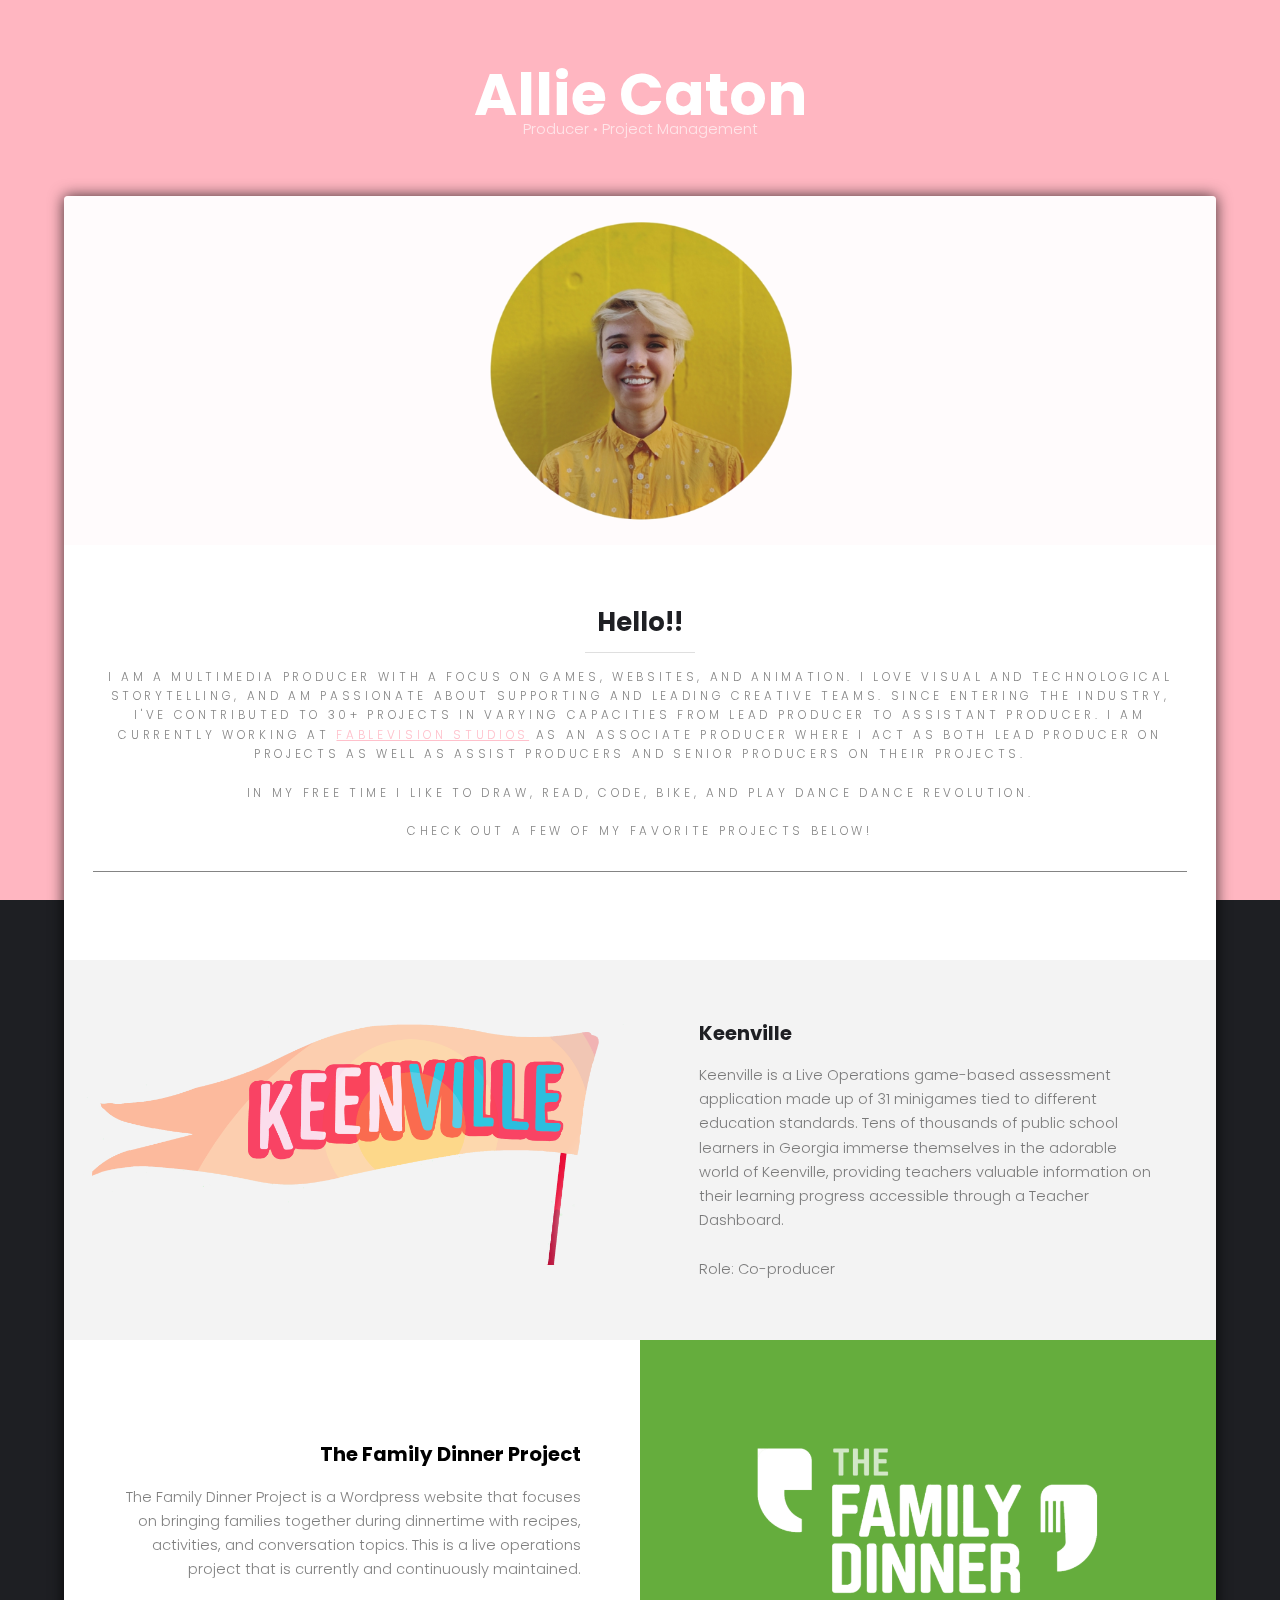
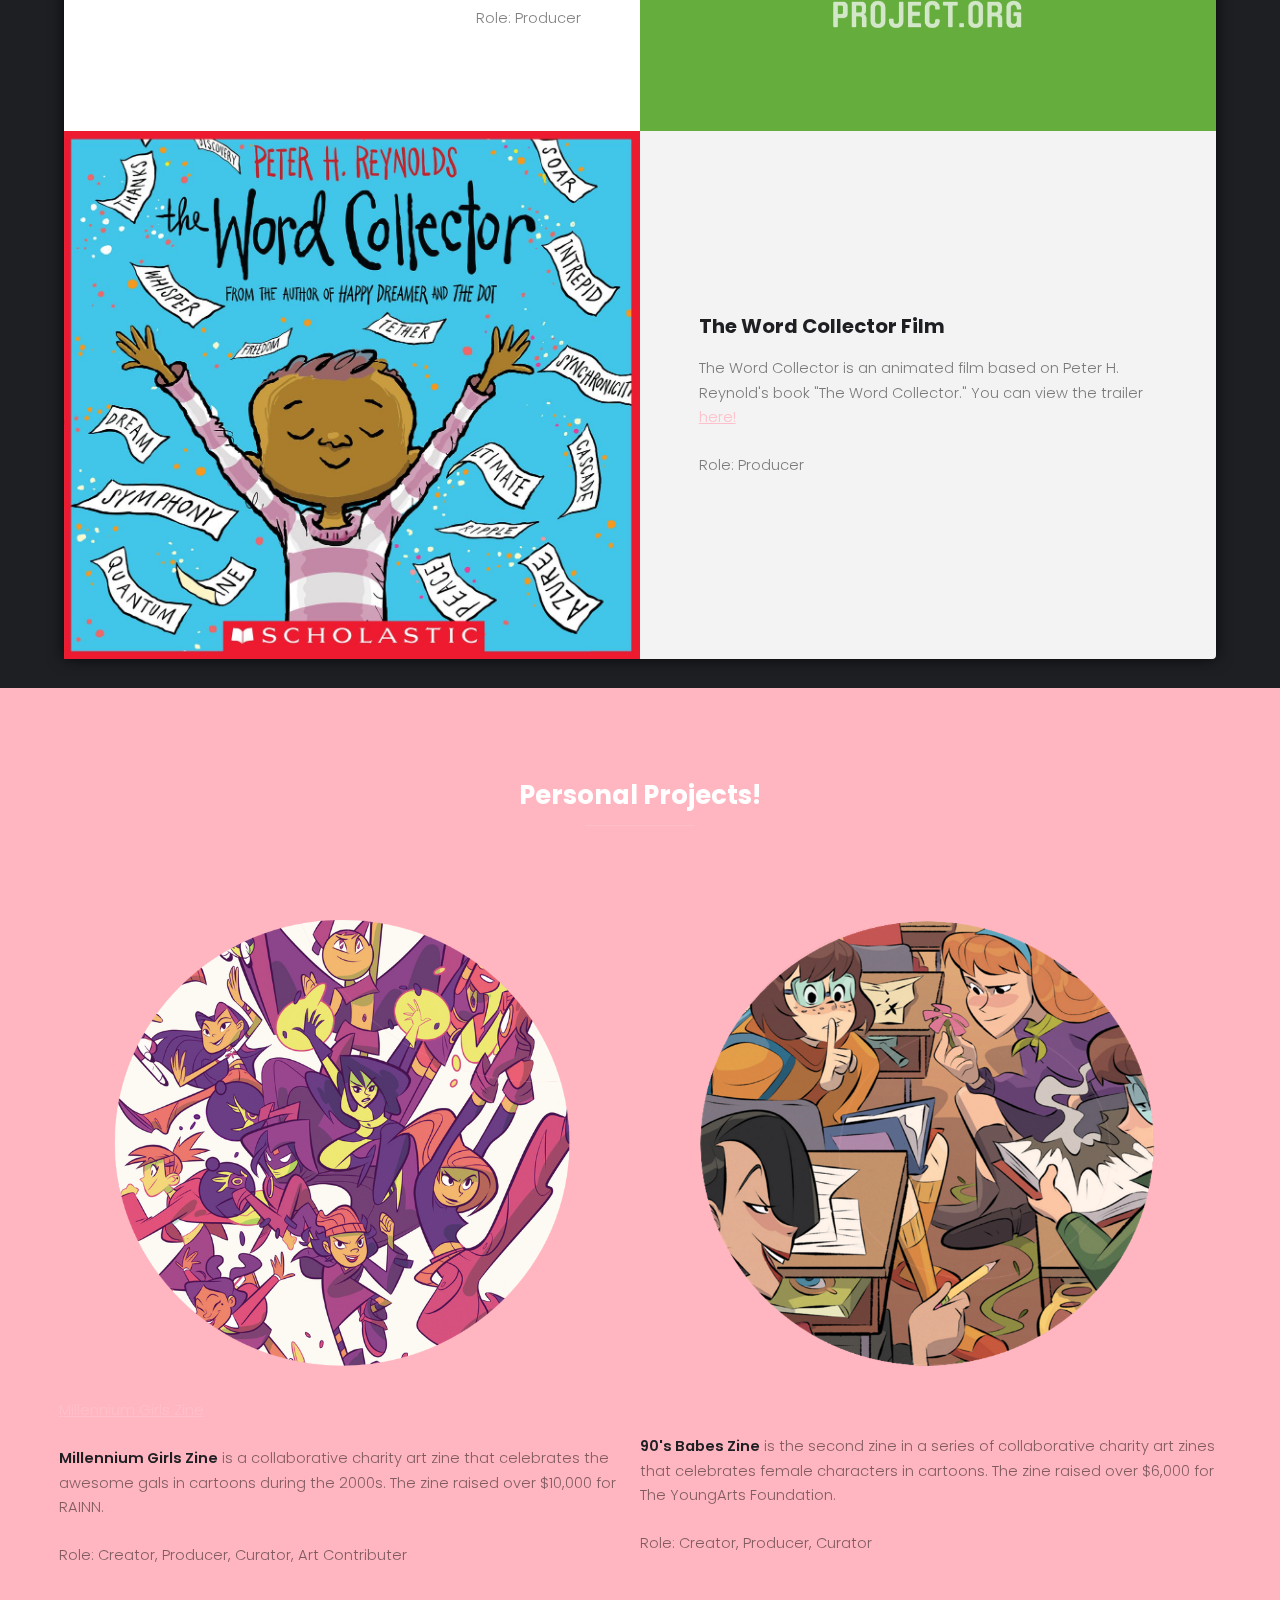
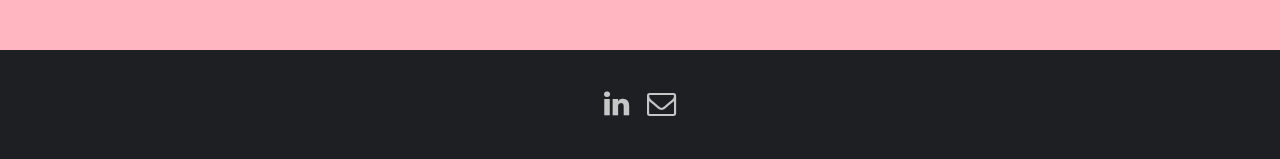
==== commit c2be3134: "updated text" ====
--- a/index.html
+++ b/index.html
@@ -28,7 +28,7 @@
 							<h2>Hello!!</h2>
 							<p>I am a multimedia producer with a focus on games, websites, and animation. I love visual and technological storytelling, and am passionate about supporting and leading creative teams. Since entering the industry, I've contributed to 30+ projects in varying capacities from lead producer to assistant producer. I am currently working at <a href="http://www.fablevisionstudios.com">FableVision Studios</a> as an Associate Producer where I act as both lead producer on projects as well as assist Producers and Senior Producers on their projects. 
 							<br><br> 
-							In my free time I like to draw, read, play video games, code, bike, and, most importantly, play Dance Dance Revolution.
+							In my free time I like to draw, read, code, bike, and play Dance Dance Revolution.
 							<br><br>
 							Check out a few of my favorite projects below!
 							</p>
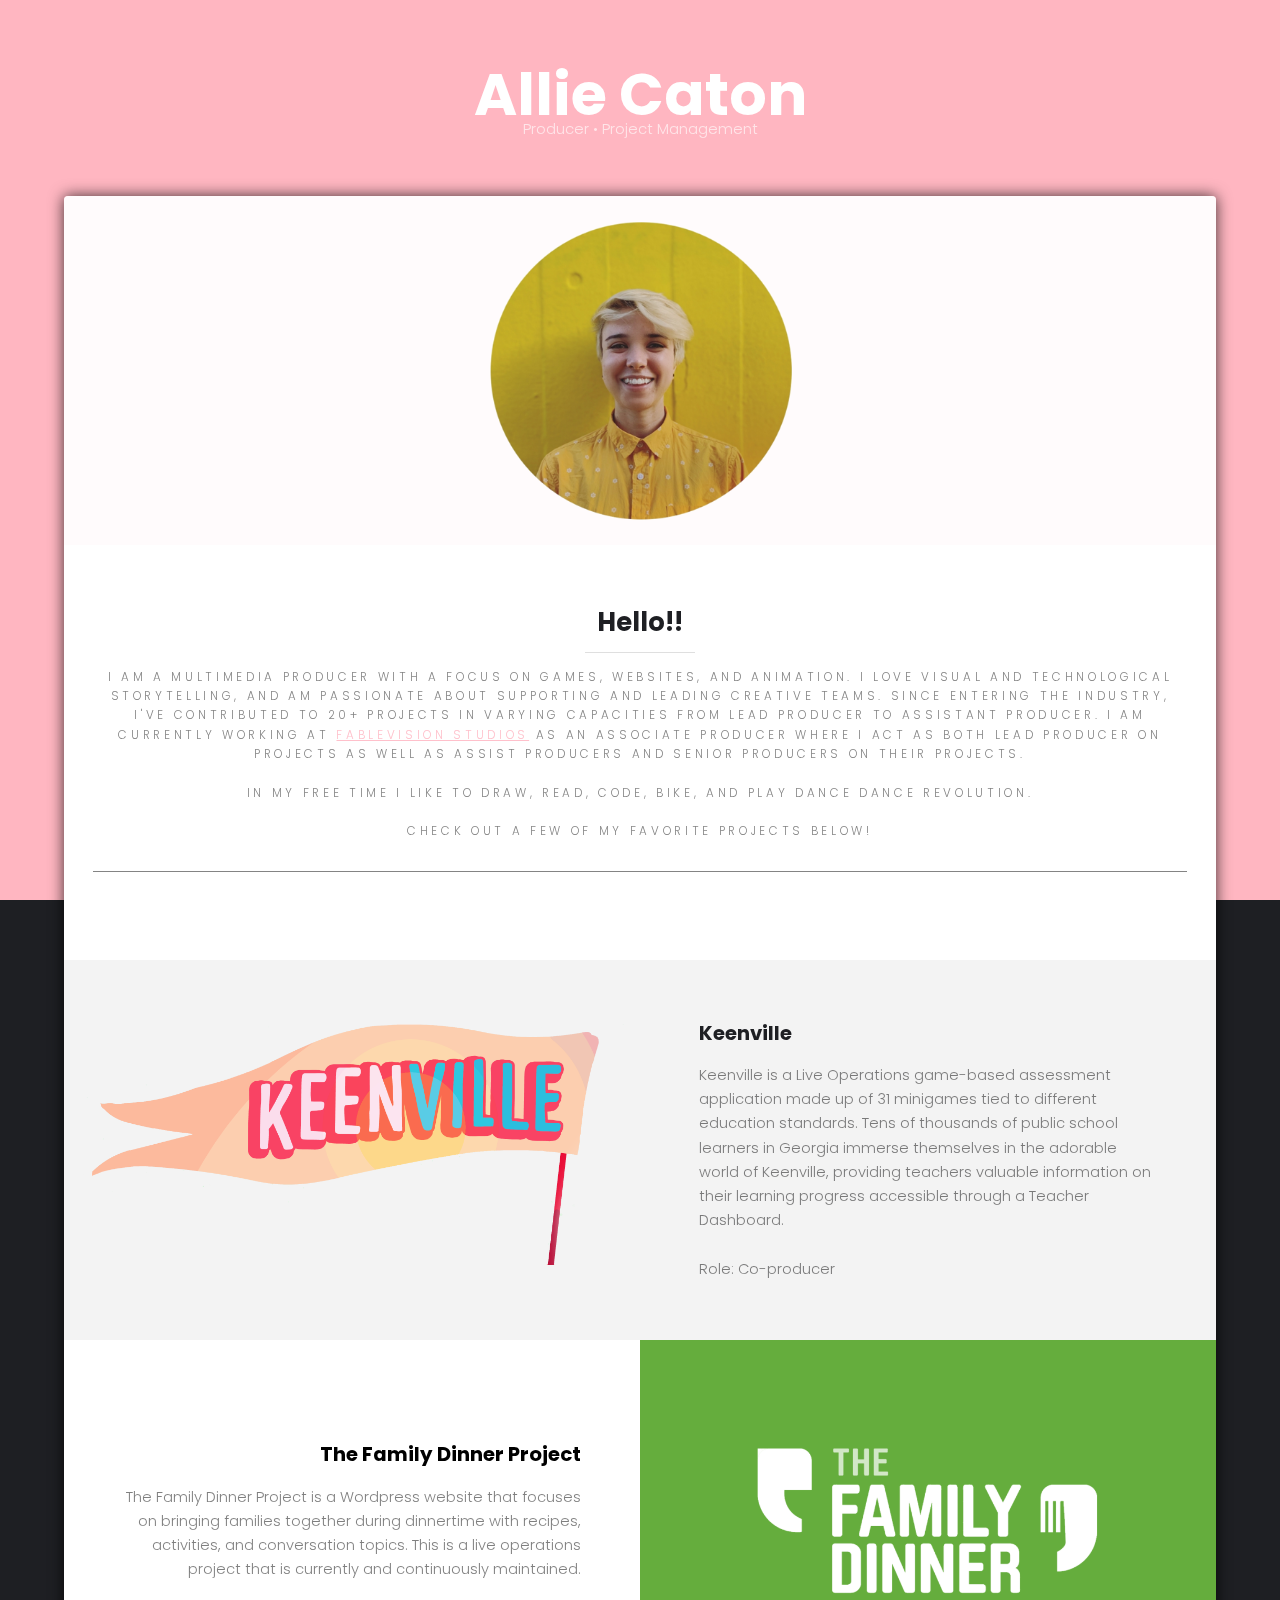
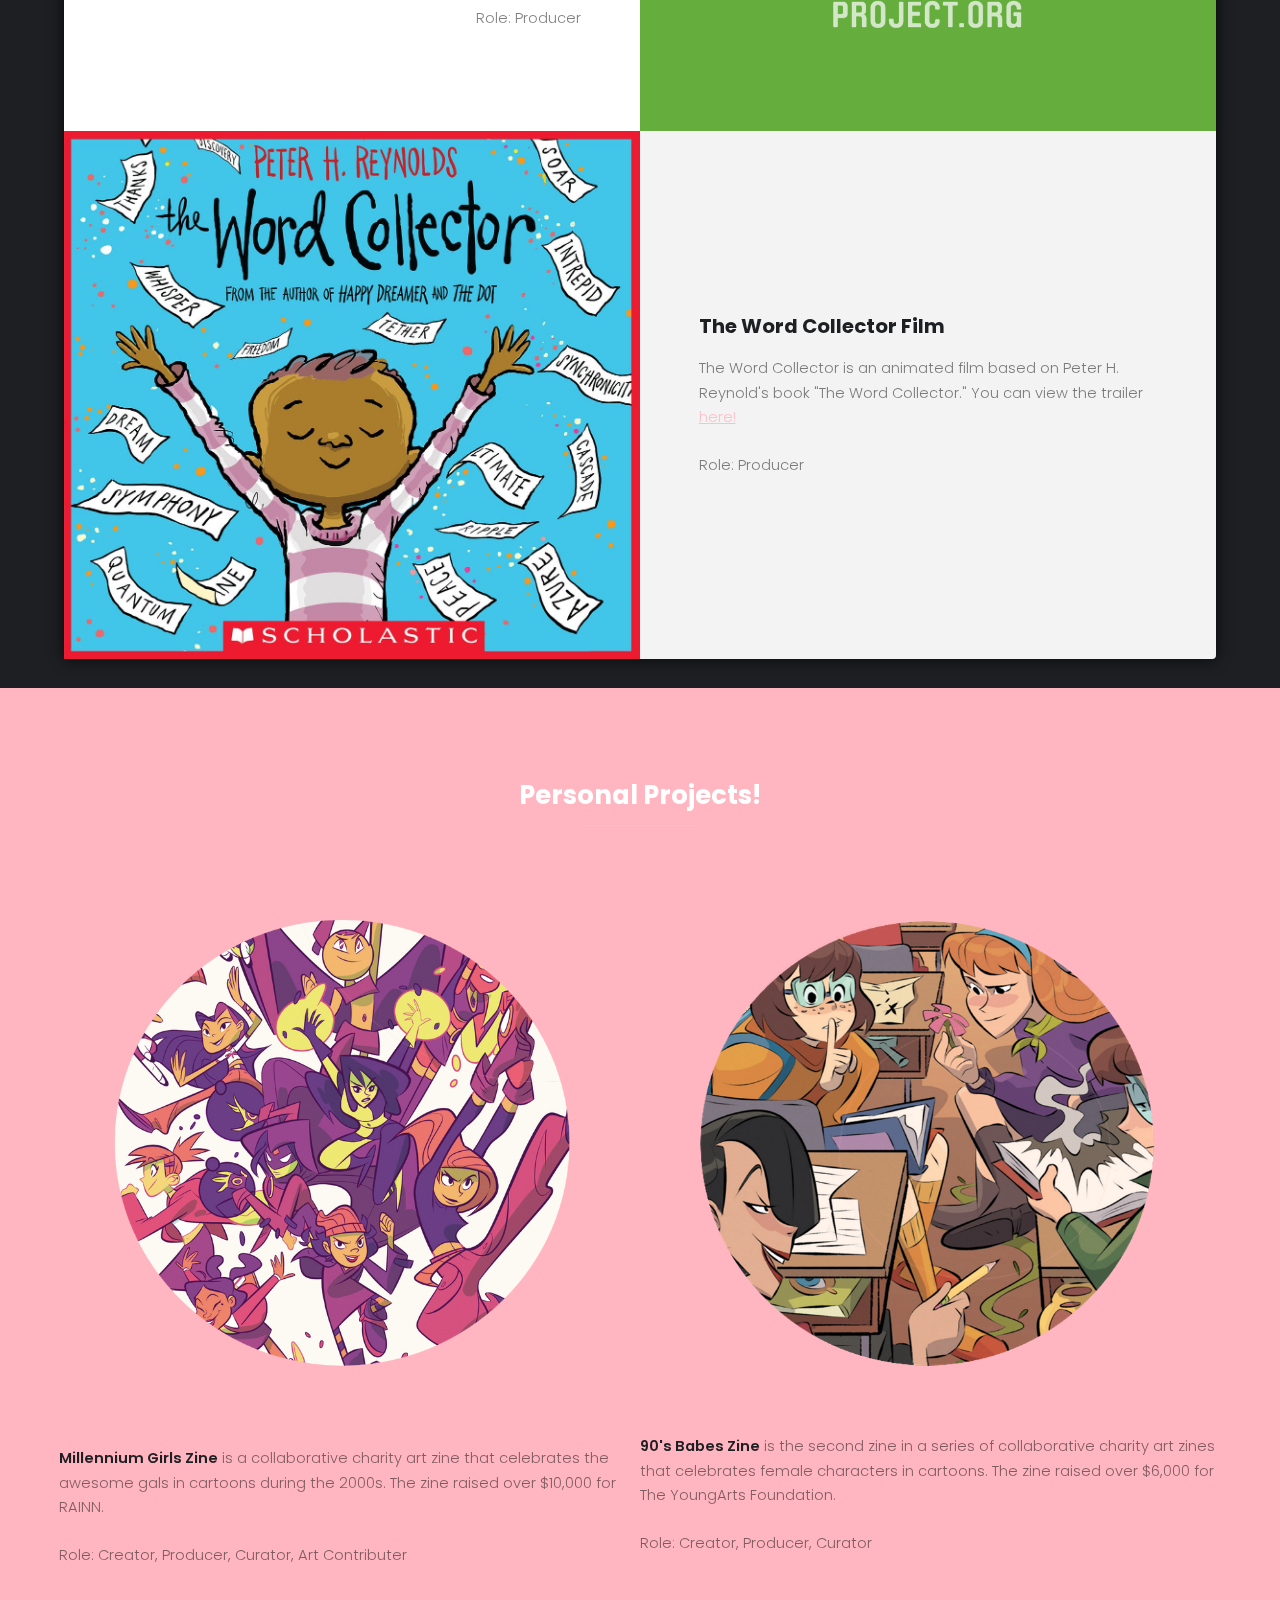
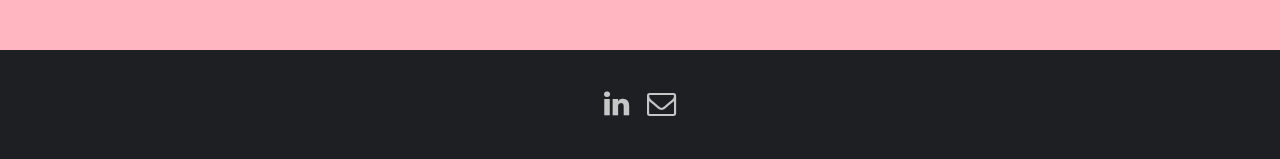
==== commit c6c578e3: "updated text" ====
--- a/index.html
+++ b/index.html
@@ -6,6 +6,7 @@
 		<meta charset="utf-8" />
 		<meta name="viewport" content="width=device-width, initial-scale=1" />
 		<link rel="stylesheet" href="assets/css/main.css" />
+		<meta name="description" content="Allie Caton is a multimedia producer with a focus on video games and animation."
 	</head>
 	<body>
 
@@ -26,7 +27,7 @@
 						</div>
 						<header class="special">
 							<h2>Hello!!</h2>
-							<p>I am a multimedia producer with a focus on games, websites, and animation. I love visual and technological storytelling, and am passionate about supporting and leading creative teams. Since entering the industry, I've contributed to 30+ projects in varying capacities from lead producer to assistant producer. I am currently working at <a href="http://www.fablevisionstudios.com">FableVision Studios</a> as an Associate Producer where I act as both lead producer on projects as well as assist Producers and Senior Producers on their projects. 
+							<p>I am a multimedia producer with a focus on games, websites, and animation. I love visual and technological storytelling, and am passionate about supporting and leading creative teams. Since entering the industry, I've contributed to 20+ projects in varying capacities from lead producer to assistant producer. I am currently working at <a href="http://www.fablevisionstudios.com">FableVision Studios</a> as an Associate Producer where I act as both lead producer on projects as well as assist Producers and Senior Producers on their projects. 
 							<br><br> 
 							In my free time I like to draw, read, code, bike, and play Dance Dance Revolution.
 							<br><br>
@@ -81,7 +82,7 @@
 								<div class="gallery">
 									<div>
 										<div class="image fit flush">
-											<a href="images/pic03.png"><img src="images/mg.png" alt="" />Millennium Girls Zine</a>
+											<a href="images/pic03.png"><img src="images/mg.png" alt="Millennium Girls Zine" /></a>
 											<br><br><strong>Millennium Girls Zine</strong> is a collaborative charity art zine that celebrates the awesome gals in cartoons during the 2000s. The zine raised over $10,000 for RAINN. 
 											<br><br>
 											Role: Creator, Producer, Curator, Art Contributer
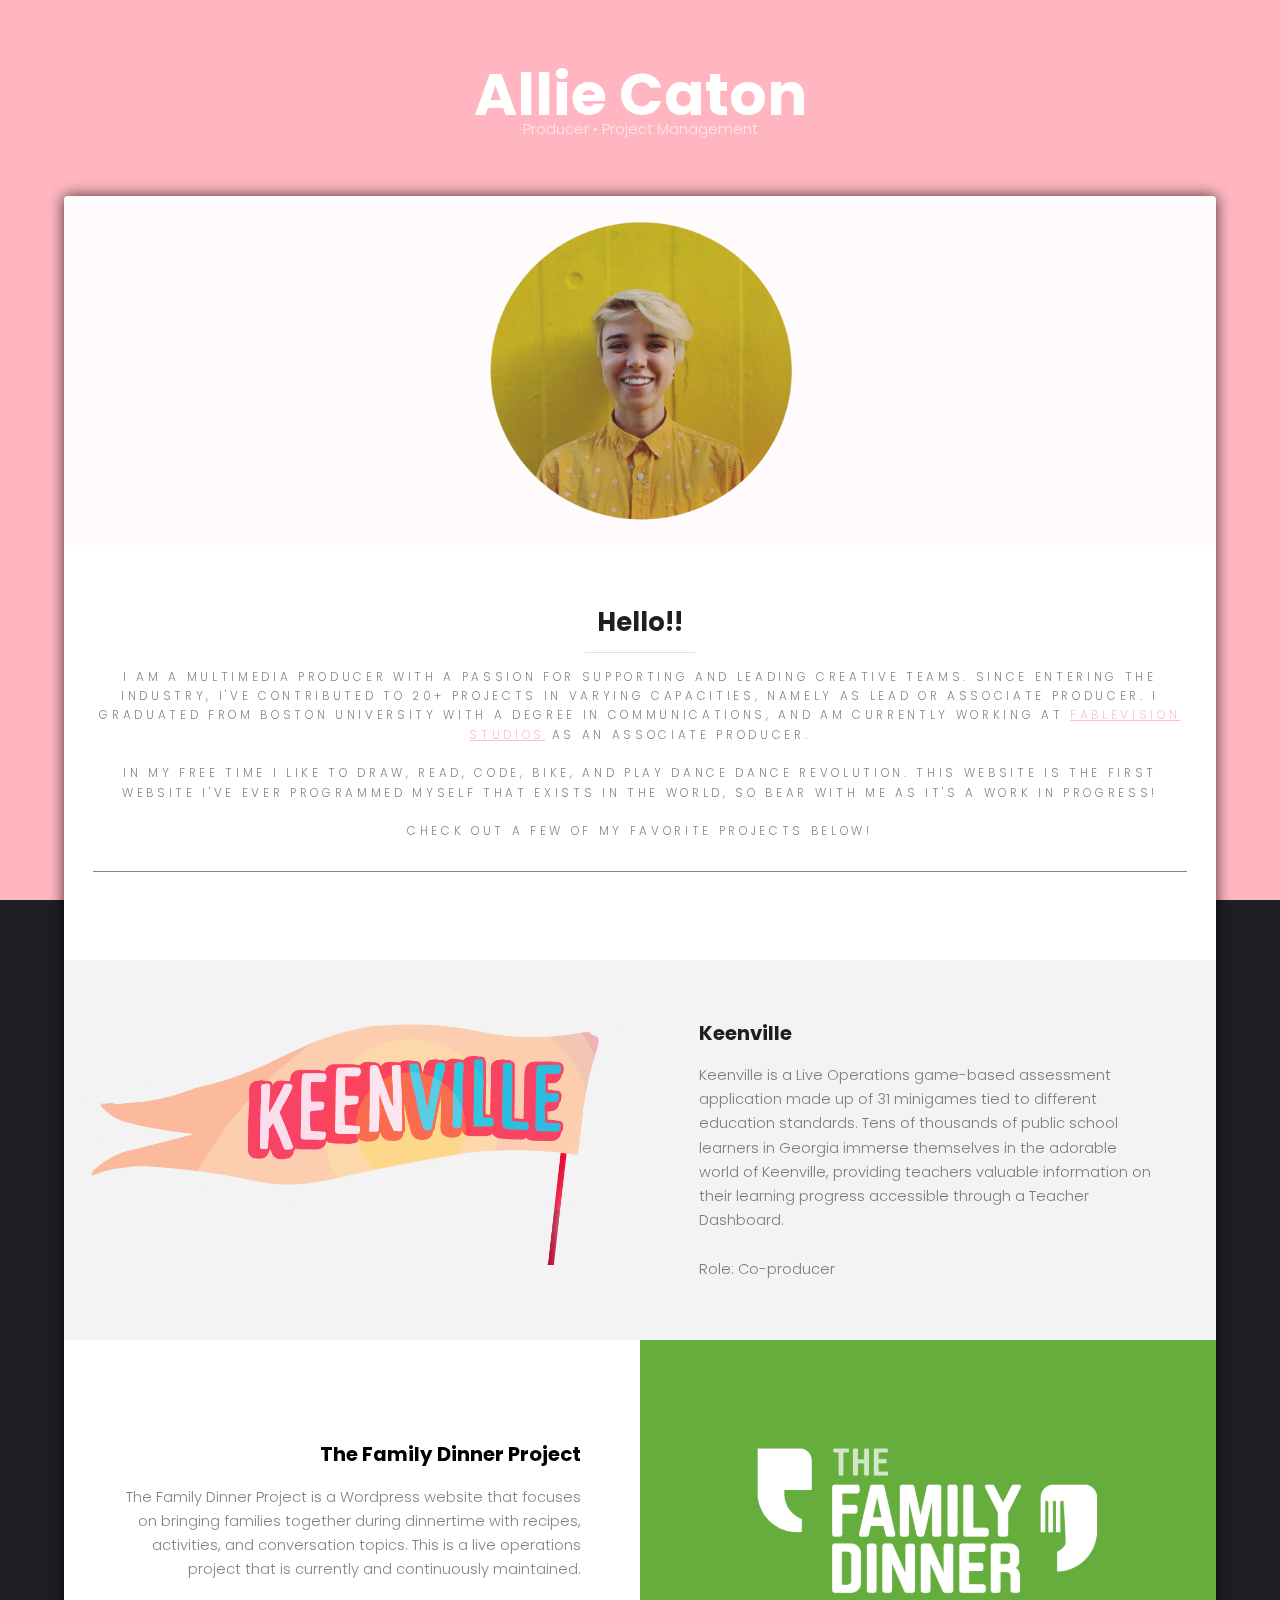
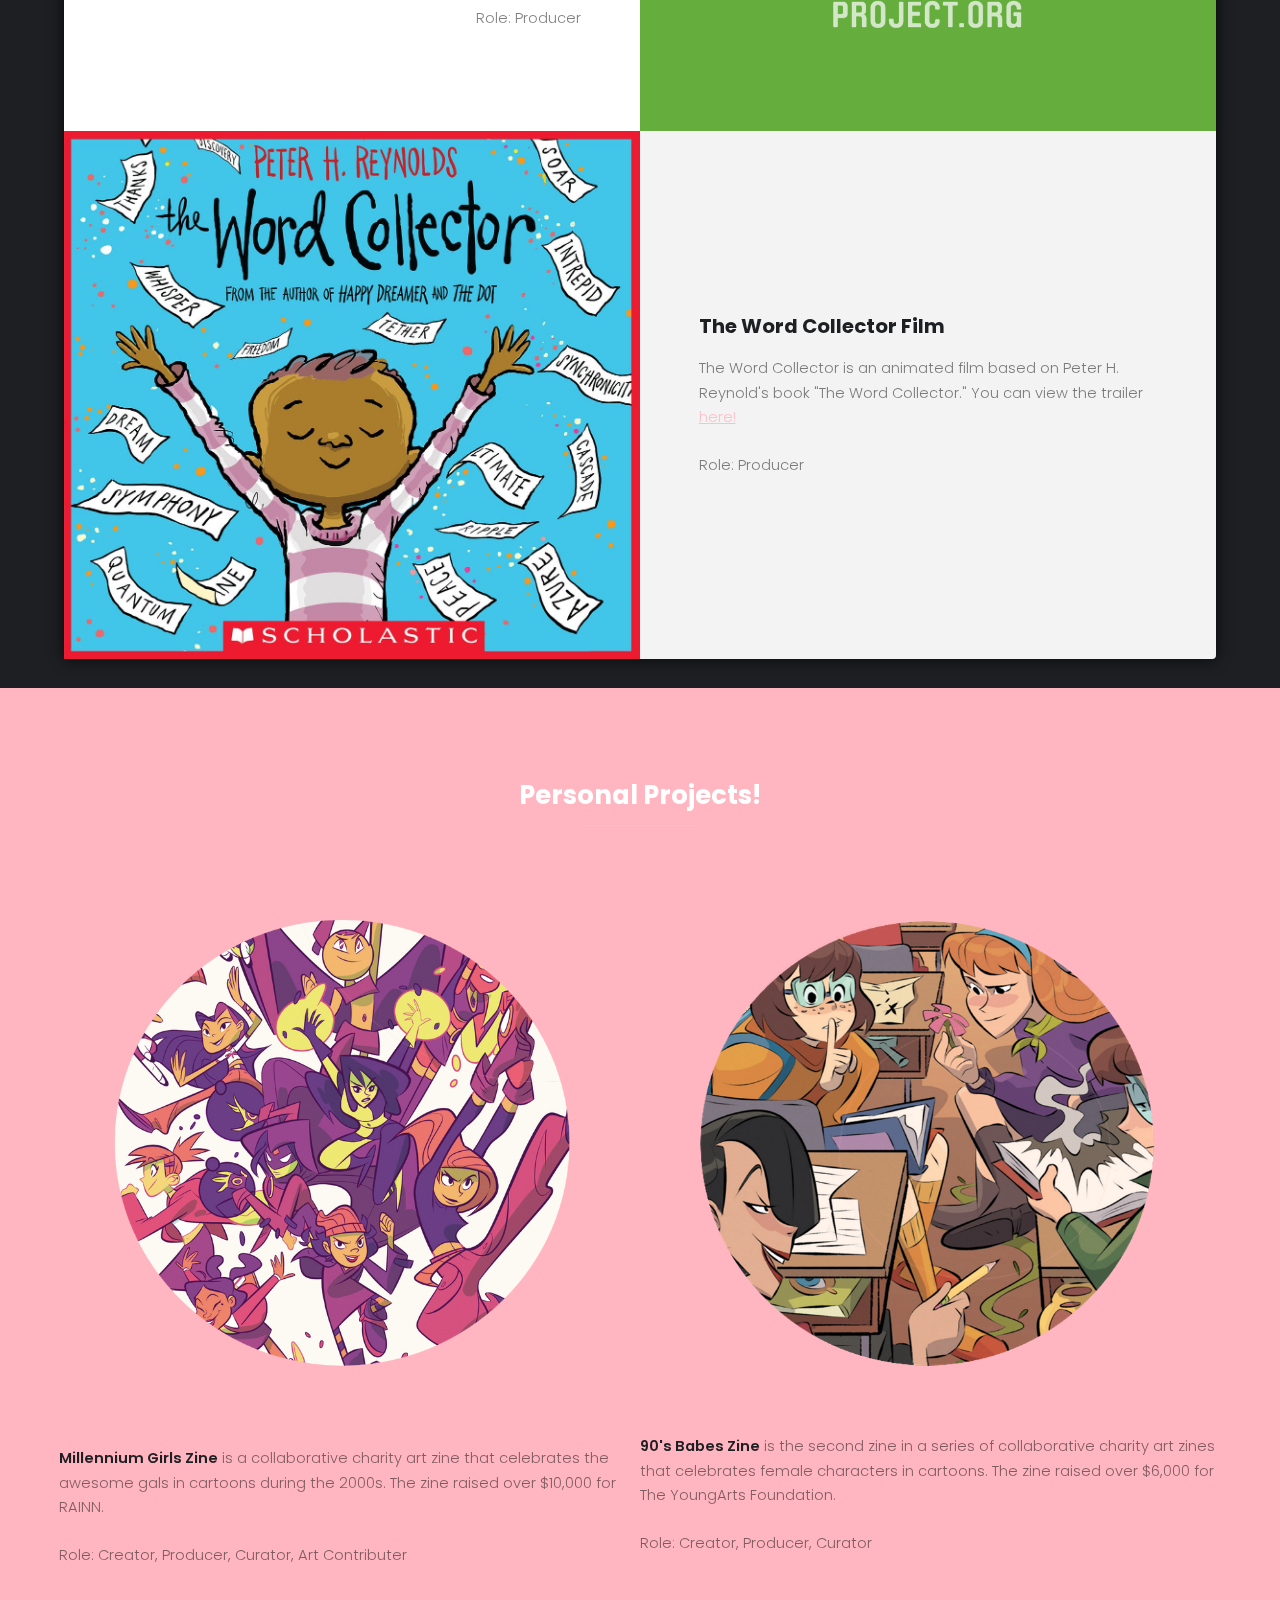
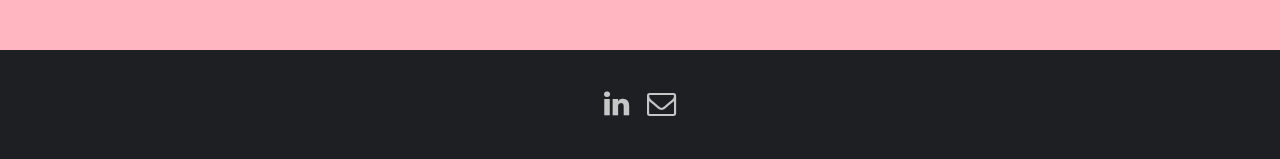
==== commit a5b7ff43: "updated intro" ====
--- a/index.html
+++ b/index.html
@@ -27,9 +27,9 @@
 						</div>
 						<header class="special">
 							<h2>Hello!!</h2>
-							<p>I am a multimedia producer with a focus on games, websites, and animation. I love visual and technological storytelling, and am passionate about supporting and leading creative teams. Since entering the industry, I've contributed to 20+ projects in varying capacities from lead producer to assistant producer. I am currently working at <a href="http://www.fablevisionstudios.com">FableVision Studios</a> as an Associate Producer where I act as both lead producer on projects as well as assist Producers and Senior Producers on their projects. 
+							<p>I am a multimedia producer with a passion for supporting and leading creative teams. Since entering the industry, I've contributed to 20+ projects in varying capacities, namely as lead or associate producer. I graduated from Boston University with a degree in Communications, and am currently working at <a href="http://www.fablevisionstudios.com">FableVision Studios</a> as an Associate Producer.
 							<br><br> 
-							In my free time I like to draw, read, code, bike, and play Dance Dance Revolution.
+							In my free time I like to draw, read, code, bike, and play Dance Dance Revolution. This website is the first website I've ever programmed myself that exists in the world, so bear with me as it's a work in progress! 
 							<br><br>
 							Check out a few of my favorite projects below!
 							</p>
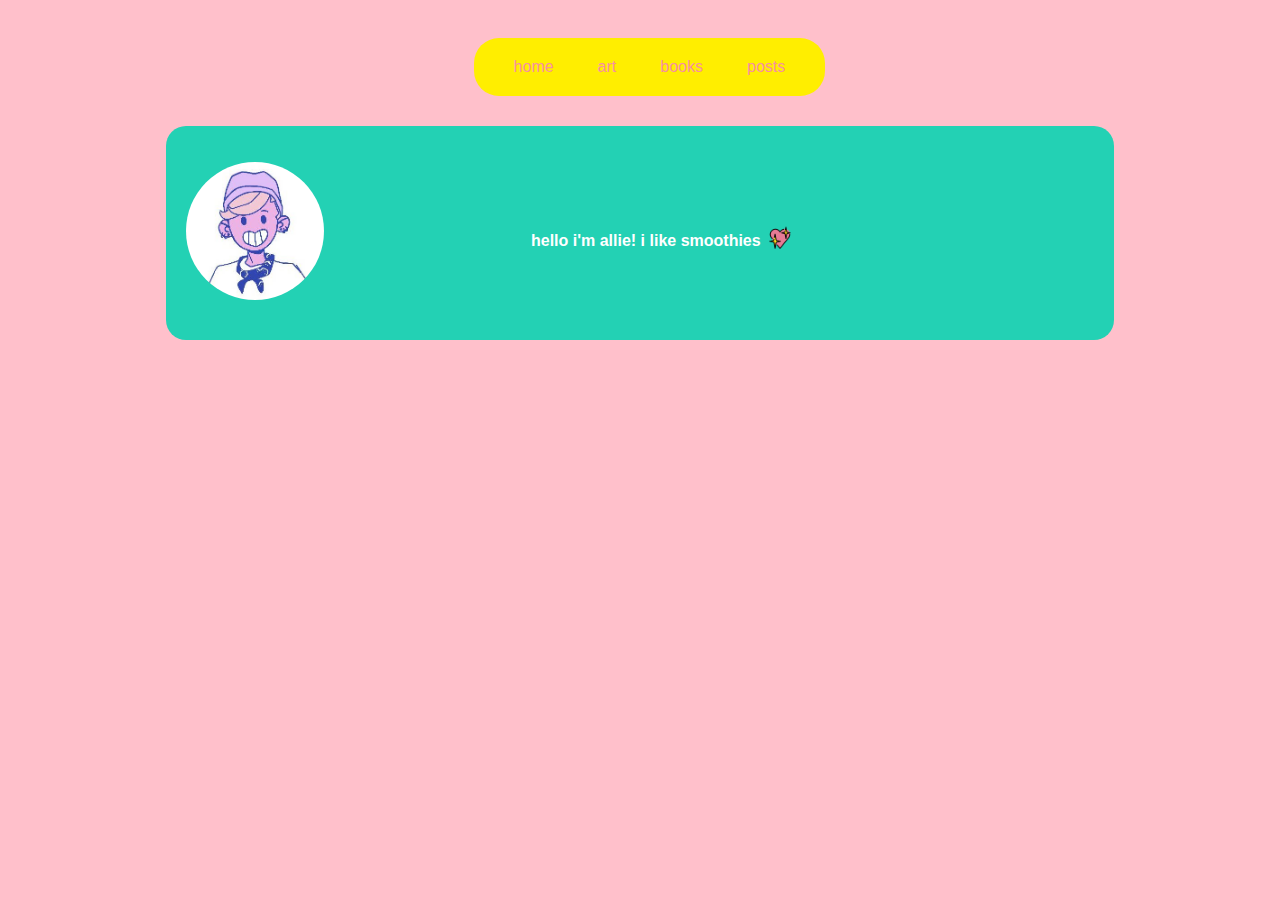
==== commit 31a8f575: "updates" ====
--- a/index.html
+++ b/index.html
@@ -5,122 +5,36 @@
 		<title>Allie Caton's Portfolio</title>
 		<meta charset="utf-8" />
 		<meta name="viewport" content="width=device-width, initial-scale=1" />
-		<link rel="stylesheet" href="assets/css/main.css" />
-		<meta name="description" content="Allie Caton is a multimedia producer with a focus on video games and animation."
+		<link rel="stylesheet" href="css/styles.css" />
+		<meta name="description" content="Allie sure does love a hobby!"
 	</head>
 	<body>
+		<header>
+			<div class="navcontainer">
+			<ul class="navbar">
+				<li><a href="#">home</a></li>
+				<li><a href="#">art</a></li>
+				<li><a href="#">books</a></li>
+				<li><a href="#">posts</a></li>
+			</ul>
+			</div>
+		</header>
+		<article class="container">
 
-		<!-- Header -->
-			<header id="header">
-				<div class="logo"><a href="#">Allie Caton <span>Producer • Project Management</span></a></div>
-			</header>
+			<p> 
+				<img class="portrait" src="images/ayS0a8I7_400x400.jpg" alt="self portrait">
+			</p>
 
-		<!-- Main -->
-			<section id="main">
-				<div class="inner">
+			<h4>
+				hello i'm allie! i like smoothies <img class="emoji" src="images/heartmoj.png">
+			</h4>
+		</article>
 
-				<!-- One -->
-					<section id="one" class="wrapper style1">
 
-						<div class="image fit flush">
-							<img src="images/headshot.png" alt="Headshot of Allie Caton" />
-						</div>
-						<header class="special">
-							<h2>Hello!!</h2>
-							<p>I am a multimedia producer with a passion for supporting and leading creative teams. Since entering the industry, I've contributed to 20+ projects in varying capacities, namely as lead or associate producer. I graduated from Boston University with a degree in Communications, and am currently working at <a href="http://www.fablevisionstudios.com">FableVision Studios</a> as an Associate Producer.
-							<br><br> 
-							In my free time I like to draw, read, code, bike, and play Dance Dance Revolution. This website is the first website I've ever programmed myself that exists in the world, so bear with me as it's a work in progress! 
-							<br><br>
-							Check out a few of my favorite projects below!
-							</p>
-							<hr noshade>
-						</header>
-					</section>
 
-				<!-- Three -->
-				<section id="three" class="wrapper">
-					<div class="spotlight">
-						<div class="image flush"><img src="images/pic06.jpg" alt="Keenville" /></div>
-						<div class="inner">
-							<h3><a href="https://www.fablevisionstudios.com/keenville">Keenville</a></h3>
-							<p>Keenville is a Live Operations game-based assessment application made up of 31 minigames tied to different education standards. Tens of thousands of public school learners in Georgia immerse themselves in the adorable world of Keenville, providing teachers valuable information on their learning progress accessible through a Teacher Dashboard.
-							<br><br>
-							Role: Co-producer
-						</div>
-					</div>
-					<div class="spotlight alt">
-						<div class="image flush"><img src="images/pic07.jpg" alt="The Family Dinner Project" /></div>
-						<div  class="inner">
-							<h3><a href="http://www.thefamilydinnerproject.org">The Family Dinner Project</a></h3>
-							<p>The Family Dinner Project is a Wordpress website that focuses on bringing families together during dinnertime with recipes, activities, and conversation topics. This is a live operations project that is currently and continuously maintained.
-							<br><br>
-							Role: Producer
-							</p>
-						</div>
-					</div>
-					<div class="spotlight">
-						<div class="image flush"><img src="images/pic08.jpg" alt="The Word Collector Film" /></div>
-						<div class="inner">
-							<h3><a href="https://westonwoods.scholastic.com/products/westonwoods/catalog/product.asp?cid=%206WLukbwm1jKWQbhZZMTIQ%3D%3D">The Word Collector Film</a></h3>
-							<p>The Word Collector is an animated film based on Peter H. Reynold's book "The Word Collector." You can view the trailer <a href="https://www.youtube.com/watch?v=kLIKgoz8I4w">here!</a>
-							<br><br> 
-							</p>
-							Role: Producer
-						</div>
-					</div>
-				</section>
 
-			</div>
-		</section>
 
-						<!-- Two -->
-						<section id="two" class="wrapper style2">
-							<header>
-								<h2>Personal Projects!</h2>
-							</header>
-							<div class="content">
-								<div class="gallery">
-									<div>
-										<div class="image fit flush">
-											<a href="images/pic03.png"><img src="images/mg.png" alt="Millennium Girls Zine" /></a>
-											<br><br><strong>Millennium Girls Zine</strong> is a collaborative charity art zine that celebrates the awesome gals in cartoons during the 2000s. The zine raised over $10,000 for RAINN. 
-											<br><br>
-											Role: Creator, Producer, Curator, Art Contributer
-											<br><br>
-										</div>
-									</div>
-									<div>
-										<div class="image fit flush">
-											<a href="images/90updated.jpg"><img src="images/9090.png" alt="90s Babes Zine" /></a>
-											<strong>90's Babes Zine</strong> is the second zine in a series of collaborative charity art zines that celebrates female characters in cartoons. The zine raised over $6,000 for The YoungArts Foundation. 
-											<br><br>
-											Role: Creator, Producer, Curator
-										</div>
-									</div>
-								</div>
-							</div>
-						</section>
 
-		<!-- Footer -->
-			<footer id="footer">
-				<div class="container">
-					<ul class="icons">
-						<li><a href="https://www.linkedin.com/in/alliecaton/" class="icon fa-linkedin"><span class="label">Email</span></a></li>
-						<!--
-						<li><a href="http://www.twitter.com/alliestration" class="icon fa-twitter"><span class="label">Twitter</span></a></li>
-						<li><a href="http://www.instagram.com/alliestration" class="icon fa-instagram"><span class="label">Instagram</span></a></li>
-						-->
-						<li><a href="mailto: alliecaton3@gmail.com" class="icon fa-envelope-o"><span class="label">Email</span></a></li>
-					</ul>
-				</div>
-			</footer>
 
-		<!-- Scripts -->
-			<script src="assets/js/jquery.min.js"></script>
-			<script src="assets/js/jquery.poptrox.min.js"></script>
-			<script src="assets/js/skel.min.js"></script>
-			<script src="assets/js/util.js"></script>
-			<script src="assets/js/main.js"></script>
 
-	</body>
-</html>+	</body>--- a/css/styles.css
+++ b/css/styles.css
@@ -0,0 +1,87 @@
+/*TAGS*/
+
+
+body {
+    background-color: pink;
+    display: flex;
+    flex-flow: column wrap;
+    align-items: center;
+    justify-content: center;
+}
+
+ul {
+    /* removes the bullets and default browser settings*/
+    list-style-type: none;
+    margin: 0;
+    padding: 0;
+}
+
+li {
+    display: inline;
+    padding: 20px;
+    order: 3;
+    font-family: 'Gill Sans', 'Gill Sans MT', Calibri, 'Trebuchet MS', sans-serif;
+    color: white;
+}
+
+a {
+    color: rgb(247, 144, 162);
+    text-decoration: none;
+
+}
+
+a:hover {
+    color: rgb(35, 209, 180);
+}
+
+article {
+    display: flex;
+    flex-flow: row wrap;
+    align-items: center;
+    justify-content: flex-start;
+    background-color: rgb(35, 209, 180);
+    width: 75%;
+    font-family: 'Gill Sans', 'Gill Sans MT', Calibri, 'Trebuchet MS', sans-serif;
+    border-radius: 20px;
+    
+
+}
+
+h4 {
+    color: white;
+    padding: 20px;
+}
+
+
+
+/*CLASSES*/
+
+.emoji {
+    width: 30px;
+    display: inline-block;
+    margin-right: 4px;
+    position: relative;
+    top: 8px;
+}
+
+
+.portrait {
+    border-radius: 50%;
+    width: 40%;
+    padding: 20px;
+}
+
+.navcontainer {
+    width: 90%;
+    margin: 30px;
+    display: flex;
+    flex-flow: row wrap;
+    justify-content: center;
+    align-items: center;
+}
+
+.navbar {
+    background-color: rgb(255, 238, 0);
+    padding: 20px;
+    border-radius: 25px;
+}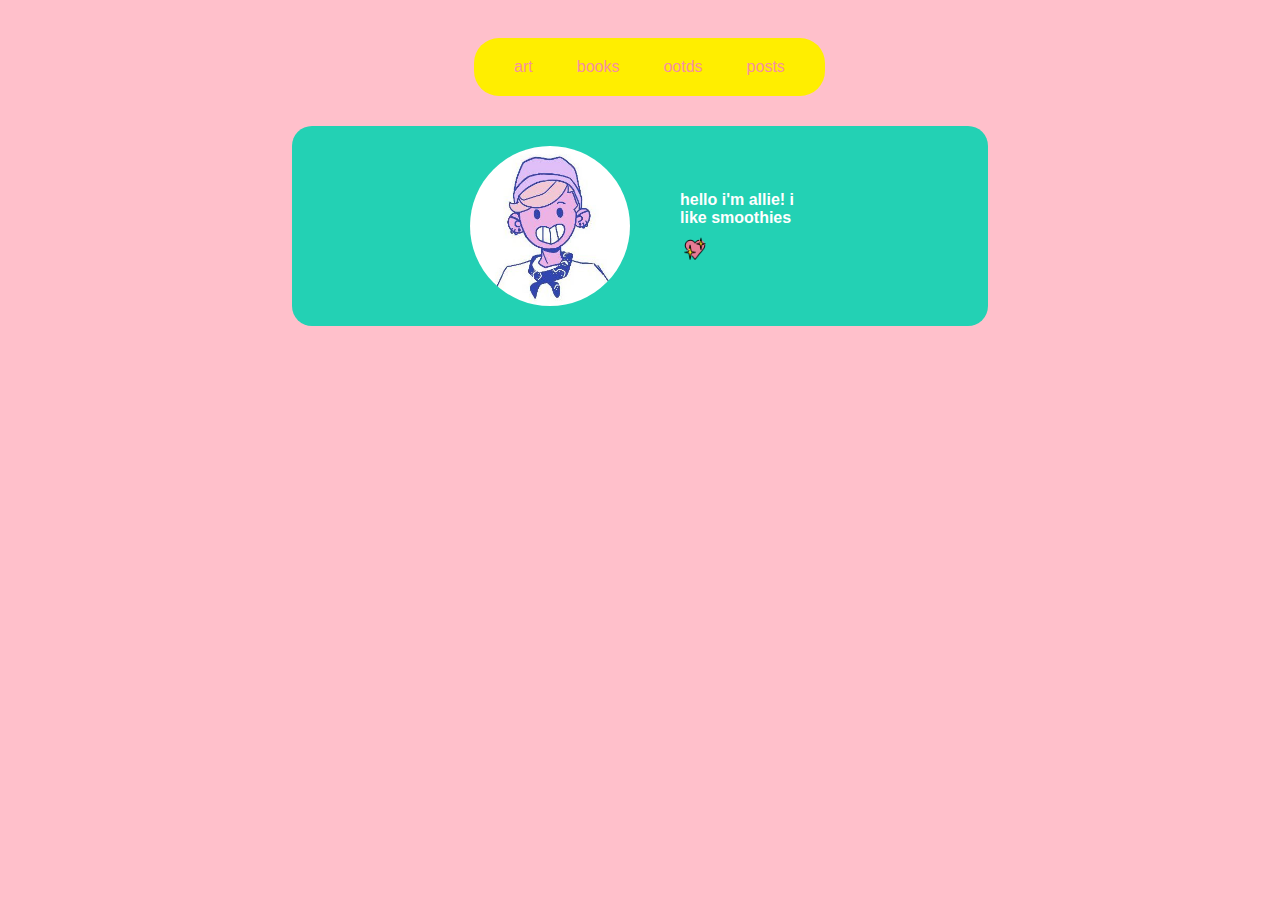
==== commit 259f26a7: "web redo" ====
--- a/index.html
+++ b/index.html
@@ -12,22 +12,21 @@
 		<header>
 			<div class="navcontainer">
 			<ul class="navbar">
-				<li><a href="#">home</a></li>
 				<li><a href="#">art</a></li>
 				<li><a href="#">books</a></li>
+				<li><a href="#">ootds</a></li>
 				<li><a href="#">posts</a></li>
 			</ul>
 			</div>
 		</header>
-		<article class="container">
-
-			<p> 
-				<img class="portrait" src="images/ayS0a8I7_400x400.jpg" alt="self portrait">
-			</p>
-
+		<article>
+			<div class="portrait">
+			<img class="portrait-radius" src="images/ayS0a8I7_400x400.jpg" alt="self portrait">
+			
 			<h4>
 				hello i'm allie! i like smoothies <img class="emoji" src="images/heartmoj.png">
 			</h4>
+			</div>
 		</article>
 
 
--- a/css/styles.css
+++ b/css/styles.css
@@ -37,10 +37,10 @@
 article {
     display: flex;
     flex-flow: row wrap;
-    align-items: center;
-    justify-content: flex-start;
+    align-items: center ;
+    justify-content: center;
     background-color: rgb(35, 209, 180);
-    width: 75%;
+    width: 55%;
     font-family: 'Gill Sans', 'Gill Sans MT', Calibri, 'Trebuchet MS', sans-serif;
     border-radius: 20px;
     
@@ -66,9 +66,18 @@
 
 
 .portrait {
+    height: 200px;
+    width: 400px;
+    display: flex;
+    flex-flow: row;
+    align-items: center;
+    justify-content: center;
+}
+
+.portrait-radius {
     border-radius: 50%;
     width: 40%;
-    padding: 20px;
+    padding: 30px;
 }
 
 .navcontainer {
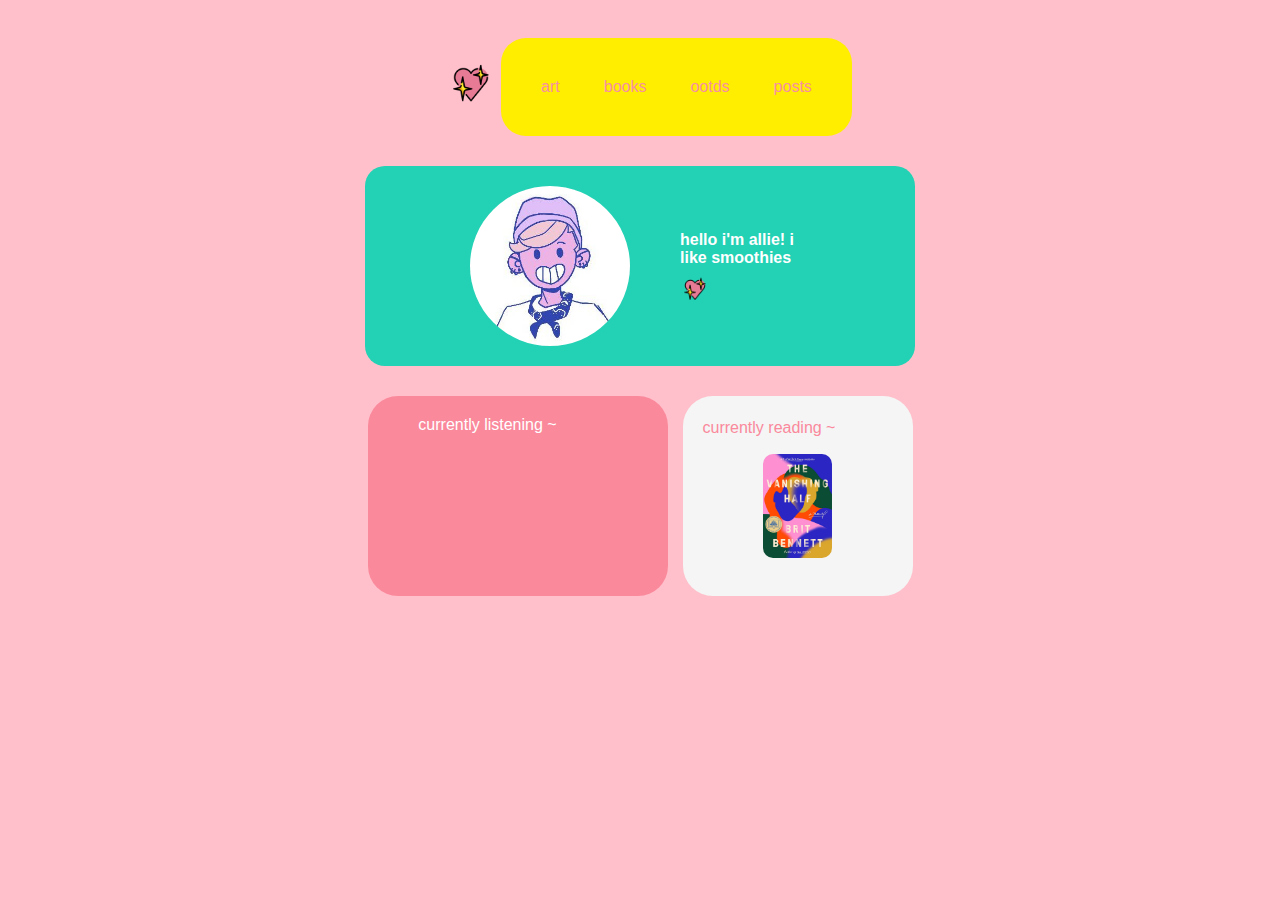
==== commit 3a40b272: "web updates" ====
--- a/index.html
+++ b/index.html
@@ -2,17 +2,19 @@
 <!-- This is the first thing I've ever programmed, go easy on me!!!!!!!-->
 <html>
 	<head>
-		<title>Allie Caton's Portfolio</title>
+		<title>allie's hobby stuff :3</title>
 		<meta charset="utf-8" />
 		<meta name="viewport" content="width=device-width, initial-scale=1" />
 		<link rel="stylesheet" href="css/styles.css" />
-		<meta name="description" content="Allie sure does love a hobby!"
+		<meta name="description" content="Allie sure does love a hobby!">
 	</head>
 	<body>
 		<header>
 			<div class="navcontainer">
+				<a class="home-icon" href="index.html"><img src="images/heartmoj.png" width="50px">
+				</a>
 			<ul class="navbar">
-				<li><a href="#">art</a></li>
+				<li><a href="art.html">art</a></li>
 				<li><a href="#">books</a></li>
 				<li><a href="#">ootds</a></li>
 				<li><a href="#">posts</a></li>
@@ -29,11 +31,23 @@
 			</div>
 		</article>
 
+		<div class="flex-box1">
 
+			<div class="music">
+				<p class="music-text">currently listening ~</p>
 
+				<iframe class="music-player" style="border: 0; width: 75%; height: 42px;" src="https://bandcamp.com/EmbeddedPlayer/album=3555005497/size=small/bgcol=ffffff/linkcol=f171a2/transparent=true/" seamless><a href="https://foodhouse.bandcamp.com/album/food-house">food house by Food House</a></iframe>
+				<br>
+				<iframe class="music-player" style="border: 0; width: 75%; height: 42px;" src="https://bandcamp.com/EmbeddedPlayer/album=4055473971/size=small/bgcol=ffffff/linkcol=f171a2/transparent=true/" seamless><a href="https://dorianelectra.bandcamp.com/album/my-agenda">My Agenda by DORIAN ELECTRA</a></iframe>
+			</div>
+			<div class="empty">empty</div>
+			<div class="currently-reading">
+				<p class="reading-text">currently reading ~</p>
+				<a href="https://bookshop.org/books/the-vanishing-half-9780525536291/9780525536291">
+					<img class="book-cover" src="images/vanishing.jpg" alt="image of The Vanishing Half cover">
+				</a>
+			</div>
 
-
-
-
+		</div>
 
 	</body>--- a/css/styles.css
+++ b/css/styles.css
@@ -17,9 +17,14 @@
 }
 
 li {
-    display: inline;
+    display: inline-block;
     padding: 20px;
     order: 3;
+    font-family: 'Gill Sans', 'Gill Sans MT', Calibri, 'Trebuchet MS', sans-serif;
+    color: white;
+}
+
+p {
     font-family: 'Gill Sans', 'Gill Sans MT', Calibri, 'Trebuchet MS', sans-serif;
     color: white;
 }
@@ -40,7 +45,7 @@
     align-items: center ;
     justify-content: center;
     background-color: rgb(35, 209, 180);
-    width: 55%;
+    width: 550px;
     font-family: 'Gill Sans', 'Gill Sans MT', Calibri, 'Trebuchet MS', sans-serif;
     border-radius: 20px;
     
@@ -51,6 +56,7 @@
     color: white;
     padding: 20px;
 }
+
 
 
 
@@ -93,4 +99,120 @@
     background-color: rgb(255, 238, 0);
     padding: 20px;
     border-radius: 25px;
+}
+
+.home-icon {
+    padding: 5px;
+}
+
+.home-icon:hover {
+    opacity: 50%;
+}
+
+.music {
+    display: flex;
+    flex-flow: column wrap;
+    justify-content: center;
+    align-items: center;
+    width: 300px;
+    height: 200px;
+    background-color: rgb(250, 137, 156);
+    border-radius: 30px;
+}
+
+.music-player {
+    border-radius: 30px;
+}
+
+.music-text {
+    position: relative;
+    right: 30px;
+    bottom: 20px;
+}
+
+.currently-reading {
+    border-radius: 30px;
+    height: 200px;
+    width: 230px;
+    background-color: whitesmoke;
+}
+
+/* flex box that holds music and currently reading*/
+
+.flex-box1 {
+    display: flex;
+    flex-flow: row wrap;
+    width: 550px;
+    justify-content: center;
+    align-items: center;
+    margin-top: 30px;
+}
+
+.reading-text {
+    position: relative;
+    left: 20px;
+    top: 7px;
+    color: rgb(250, 137, 156);
+    font-family: 'Gill Sans', 'Gill Sans MT', Calibri, 'Trebuchet MS', sans-serif;
+
+}
+
+.empty {
+    width: 15px;
+    height: 1px;
+    visibility: hidden;;
+}
+
+.book-cover {
+    position: relative;
+    left: 80px;
+    top: 8px;
+    width: 30%;
+    border-radius: 10px;
+}
+
+.book-cover:hover {
+    opacity: 50%;
+    cursor: pointer;
+}
+
+
+
+
+
+
+
+
+
+
+/***GALLERY***/
+
+.gallery-page {
+    background-color: rgb(35, 209, 180);
+    display: flex;
+    flex-flow: row wrap;
+    align-items: center;
+    justify-content: space-evenly;
+    border-radius: 20px;
+}
+
+.gallery {
+    margin: 5px;
+    float: left;
+    width: 180px;
+    padding: 15px;
+}
+
+.small-img {
+    border-radius: 30px;
+}
+
+.gallery:hover {
+    opacity: 50%;
+    cursor: pointer;
+}
+
+.gallery img {
+    width: 100%;
+    height: auto;
 }